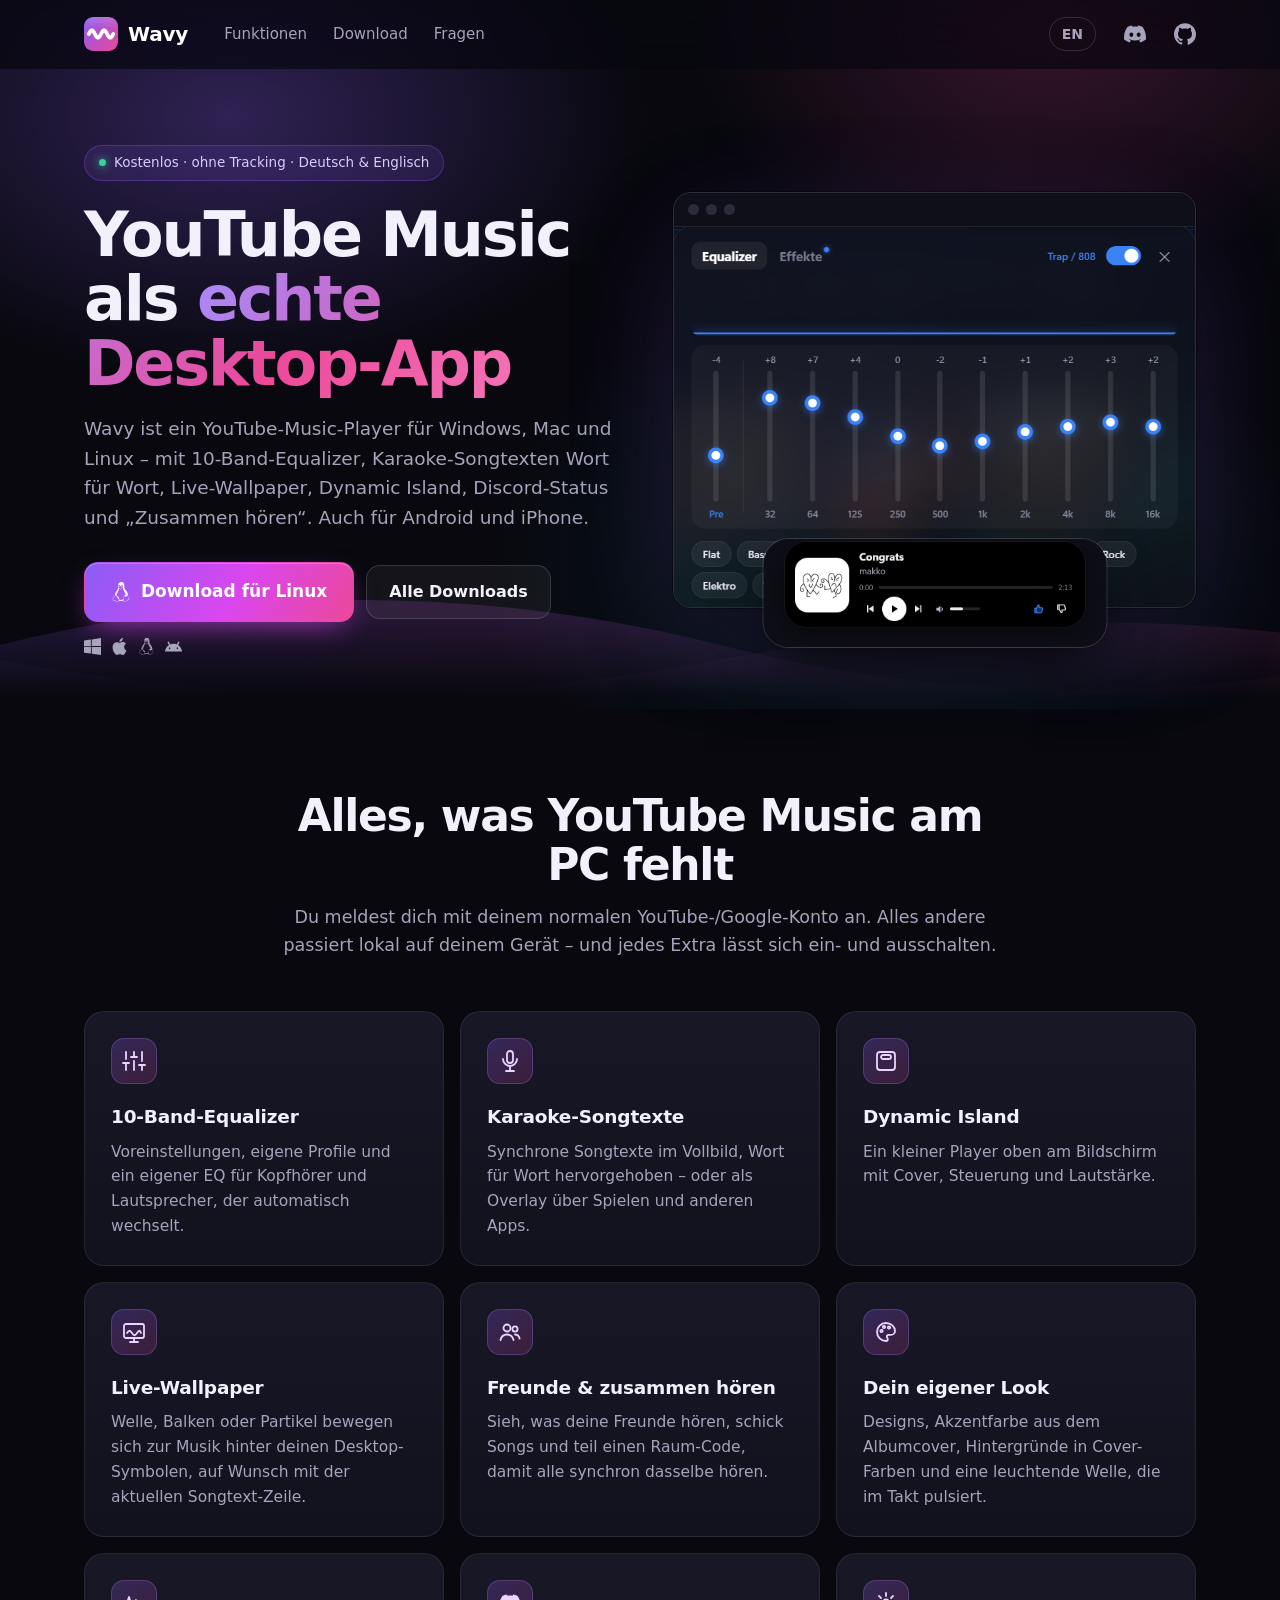
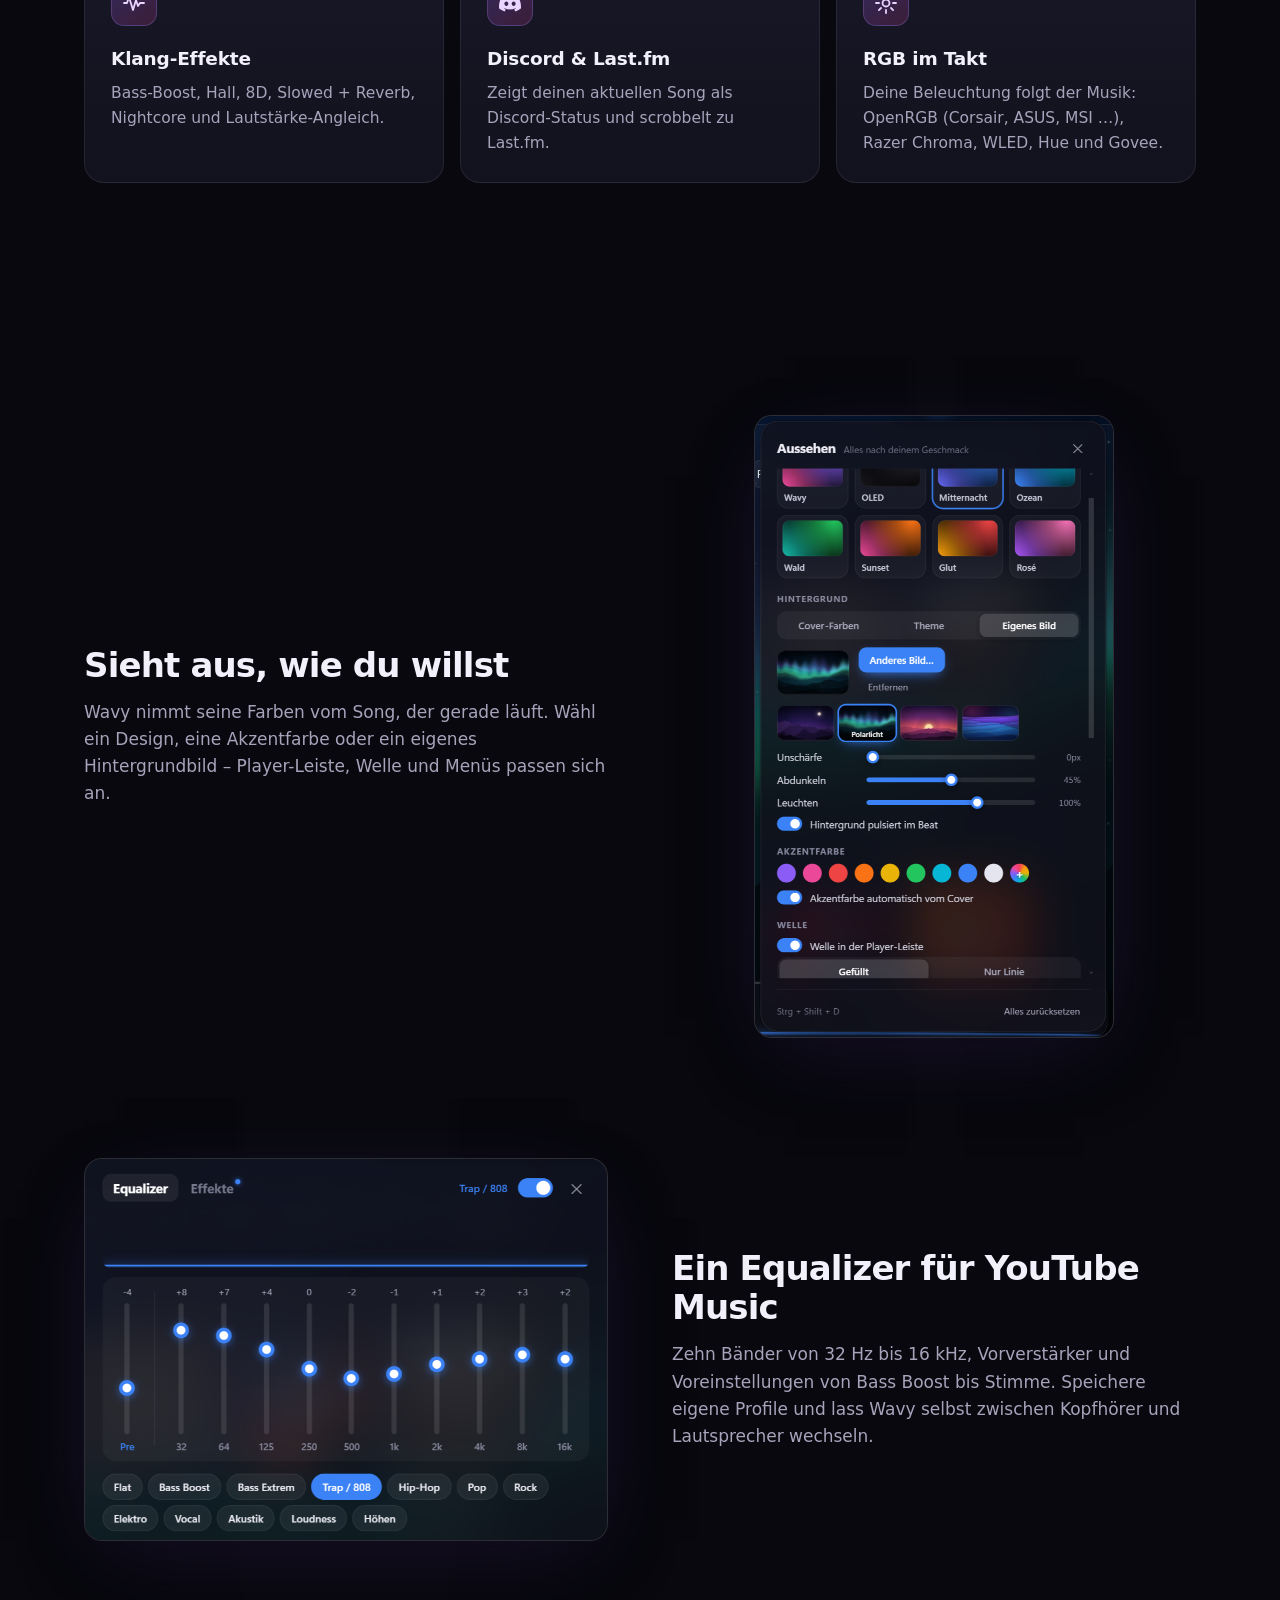
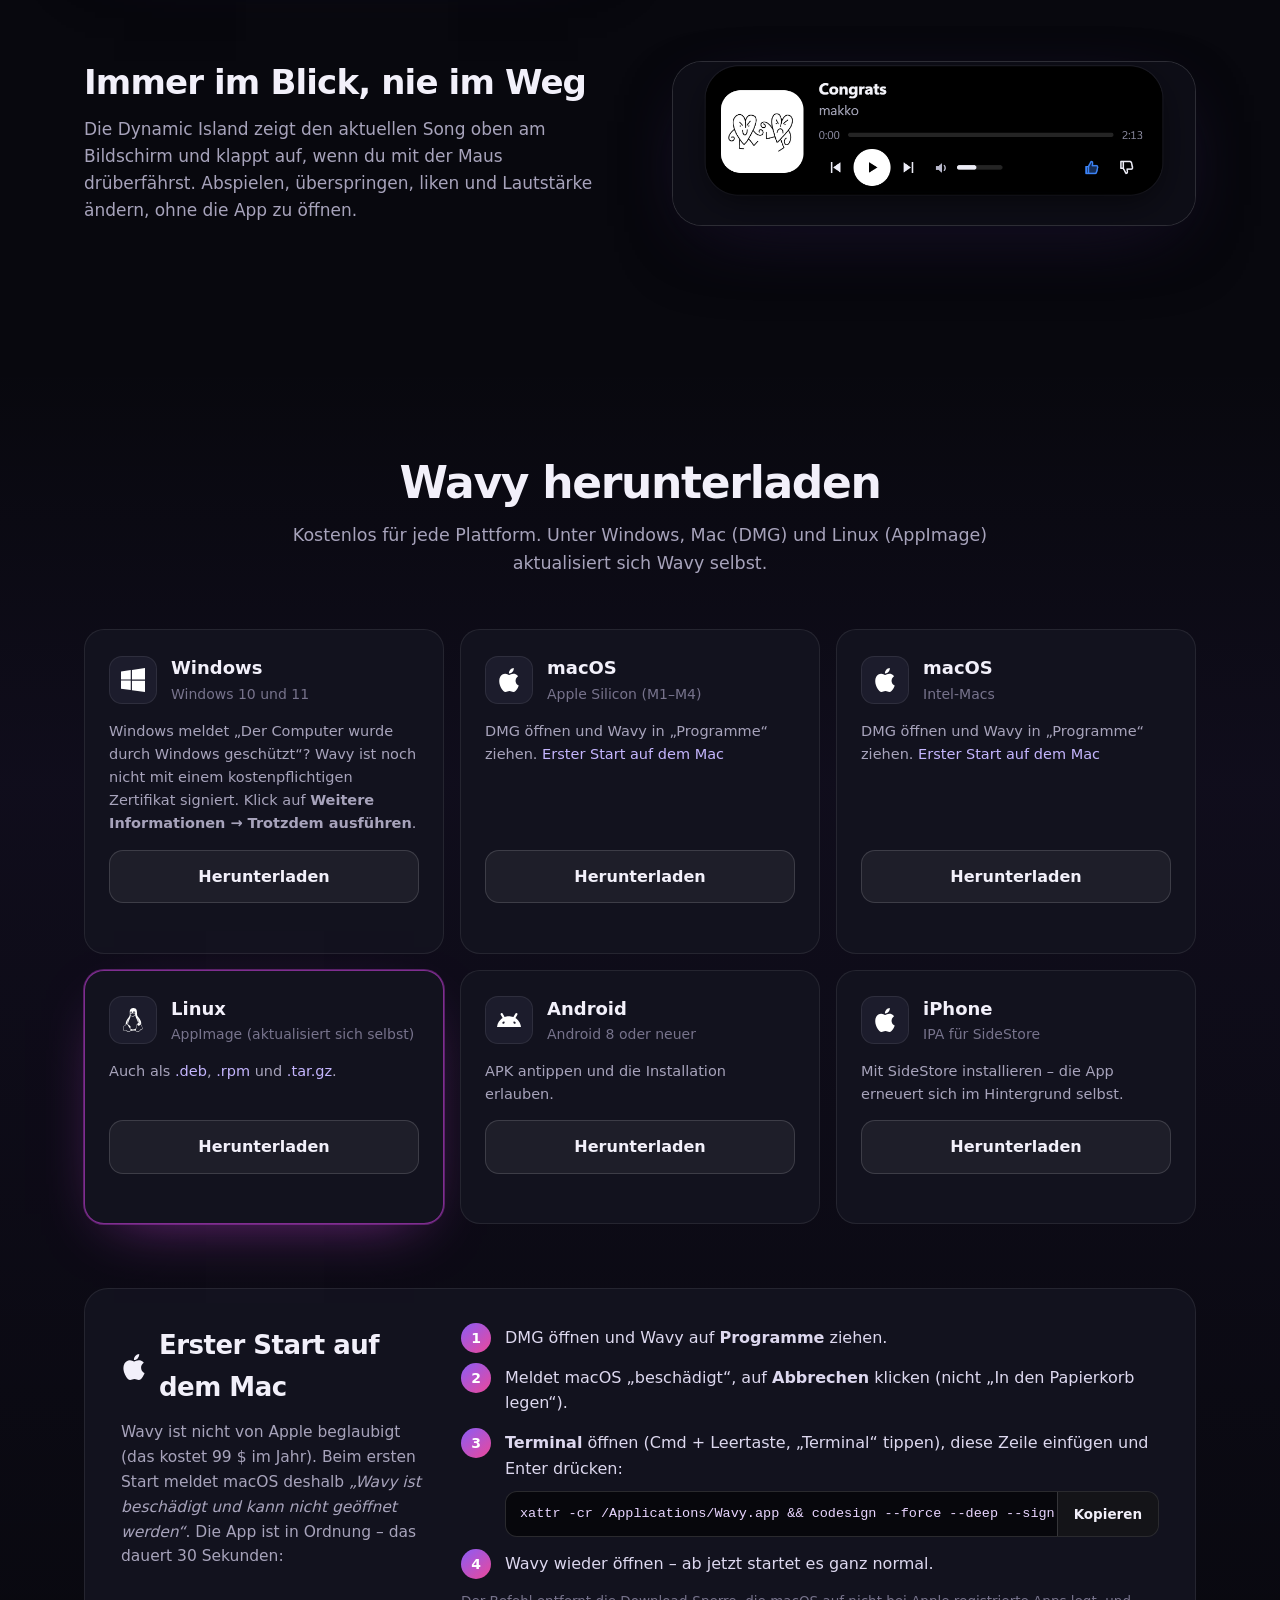
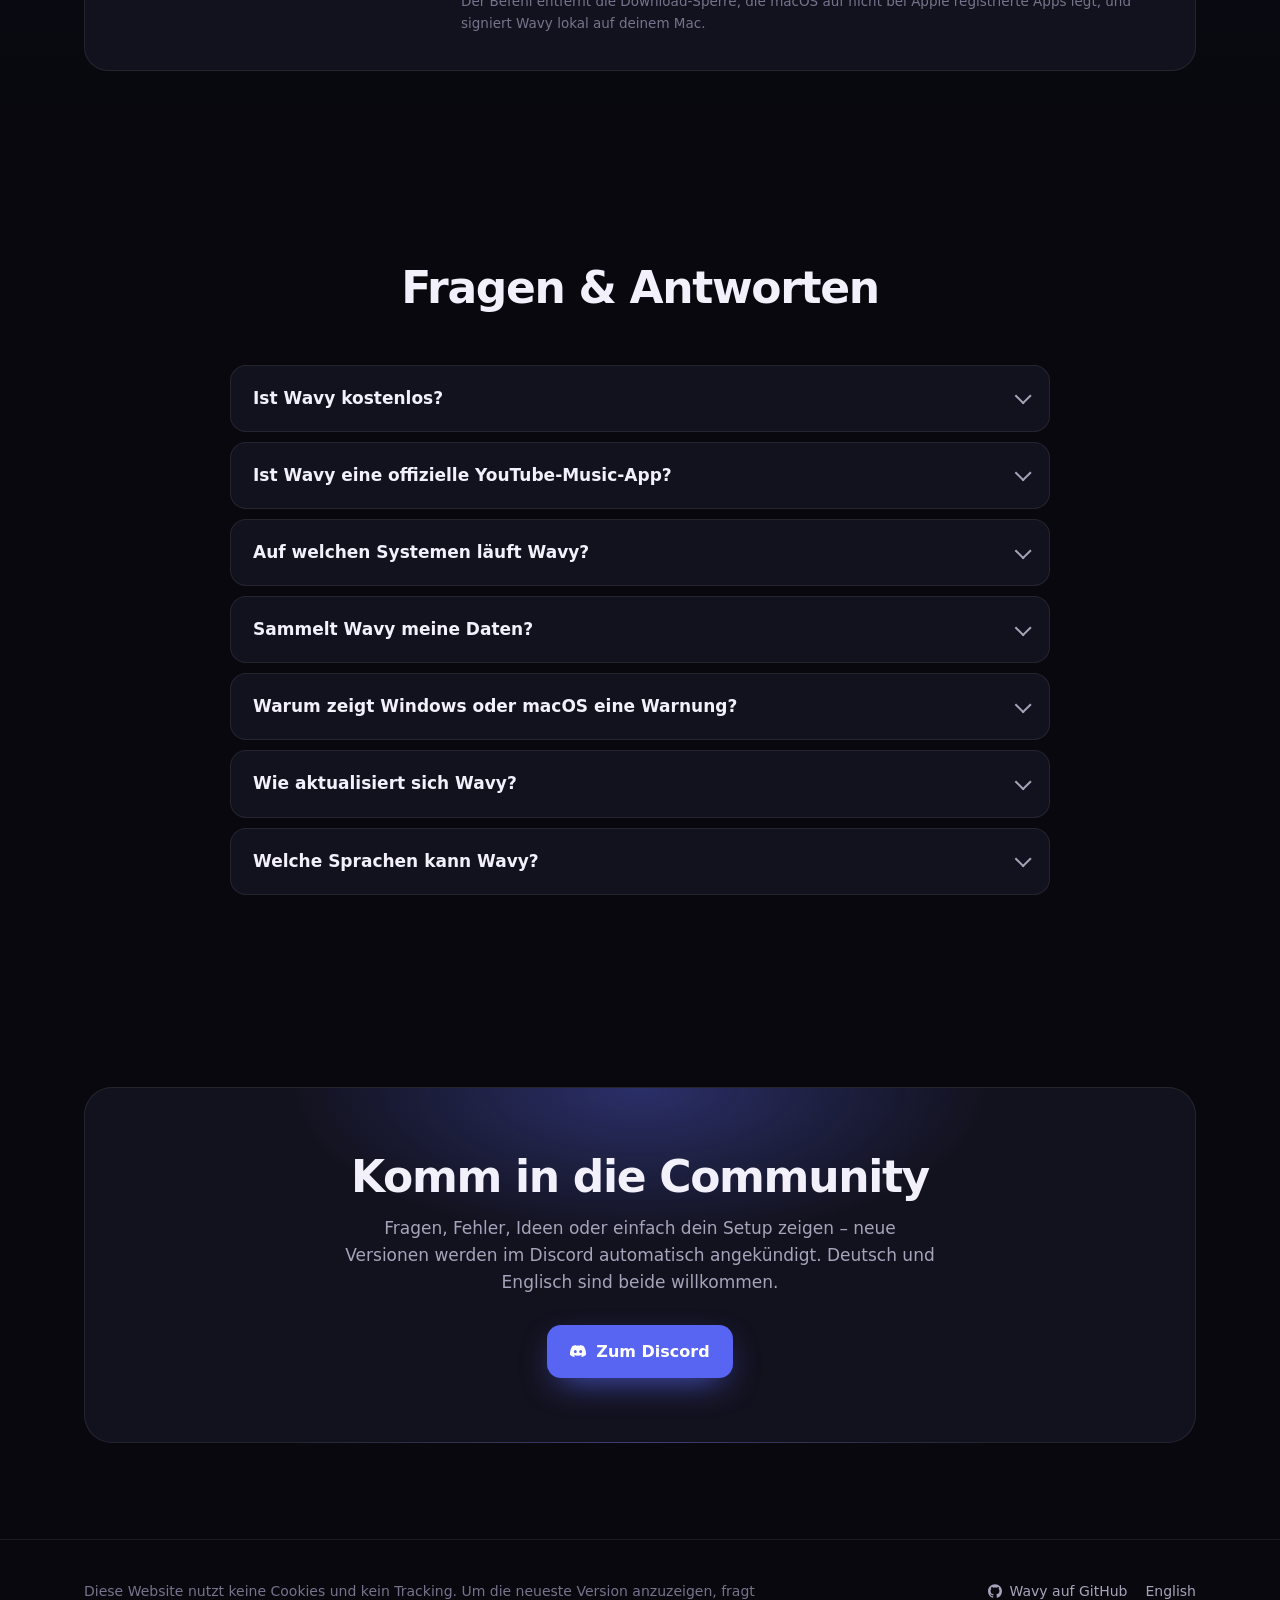
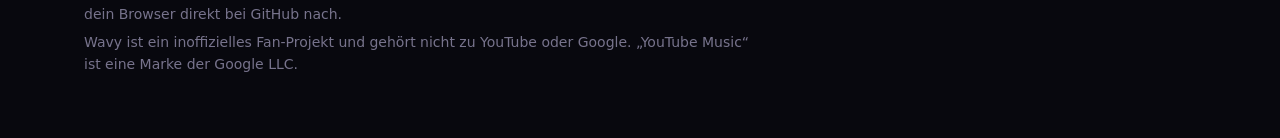
==== de/index.html @ 97854632 "Website aktualisieren" ====
<!doctype html>
<html lang="de" class="no-js">
<head>
<meta charset="utf-8">
<meta name="viewport" content="width=device-width, initial-scale=1">
<title>Wavy – YouTube Music als App für Windows, Mac &amp; Linux</title>
<meta name="description" content="Wavy ist eine kostenlose YouTube-Music-App für Windows, macOS, Linux, Android und iPhone – mit Equalizer, Karaoke-Songtexten, Live-Wallpaper, Dynamic Island, Discord-Status und gemeinsam hören mit Freunden.">
<link rel="canonical" href="https://jedplayyt.github.io/wavy/de/">
<link rel="alternate" hreflang="en" href="https://jedplayyt.github.io/wavy/">
<link rel="alternate" hreflang="de" href="https://jedplayyt.github.io/wavy/de/">
<link rel="alternate" hreflang="x-default" href="https://jedplayyt.github.io/wavy/">
<meta name="theme-color" content="#08080e">
<meta name="color-scheme" content="dark">
<link rel="icon" type="image/png" href="../assets/img/logo.png">
<link rel="apple-touch-icon" href="../assets/img/logo.png">
<meta property="og:type" content="website">
<meta property="og:site_name" content="Wavy">
<meta property="og:title" content="Wavy – YouTube Music als App für Windows, Mac &amp; Linux">
<meta property="og:description" content="Wavy ist eine kostenlose YouTube-Music-App für Windows, macOS, Linux, Android und iPhone – mit Equalizer, Karaoke-Songtexten, Live-Wallpaper, Dynamic Island, Discord-Status und gemeinsam hören mit Freunden.">
<meta property="og:url" content="https://jedplayyt.github.io/wavy/de/">
<meta property="og:image" content="https://jedplayyt.github.io/wavy/assets/img/og-de.png">
<meta property="og:image:width" content="1200">
<meta property="og:image:height" content="630">
<meta property="og:image:alt" content="Wavy – YouTube Music als Desktop-App">
<meta property="og:locale" content="de_DE">
<meta name="twitter:card" content="summary_large_image">
<link rel="stylesheet" href="../style.css">
<script type="application/ld+json">[{"@context":"https://schema.org","@type":"SoftwareApplication","name":"Wavy","description":"Wavy ist eine kostenlose YouTube-Music-App für Windows, macOS, Linux, Android und iPhone – mit Equalizer, Karaoke-Songtexten, Live-Wallpaper, Dynamic Island, Discord-Status und gemeinsam hören mit Freunden.","url":"https://jedplayyt.github.io/wavy/de/","applicationCategory":"MultimediaApplication","applicationSubCategory":"Music player","operatingSystem":"Windows 10, Windows 11, macOS, Linux, Android, iOS","inLanguage":["en","de"],"offers":{"@type":"Offer","price":"0","priceCurrency":"EUR"},"downloadUrl":"https://github.com/JedPlayYT/wavy/releases/latest","image":"https://jedplayyt.github.io/wavy/assets/img/logo.png","screenshot":["https://jedplayyt.github.io/wavy/assets/img/eq.png","https://jedplayyt.github.io/wavy/assets/img/look.png","https://jedplayyt.github.io/wavy/assets/img/island.png"],"sameAs":["https://github.com/JedPlayYT/wavy","https://discord.gg/sMkQURNqbX"]},{"@context":"https://schema.org","@type":"FAQPage","mainEntity":[{"@type":"Question","name":"Ist Wavy kostenlos?","acceptedAnswer":{"@type":"Answer","text":"Ja. Wavy ist auf jeder Plattform kostenlos, ohne Werbung von Wavy und ohne Abo. Du meldest dich mit deinem normalen YouTube-/Google-Konto an."}},{"@type":"Question","name":"Ist Wavy eine offizielle YouTube-Music-App?","acceptedAnswer":{"@type":"Answer","text":"Nein. Wavy ist ein inoffizielles Fan-Projekt und gehört nicht zu YouTube oder Google. Es zeigt die normale YouTube-Music-Webseite in einem eigenen Fenster und ergänzt Funktionen."}},{"@type":"Question","name":"Auf welchen Systemen läuft Wavy?","acceptedAnswer":{"@type":"Answer","text":"Windows 10 und 11, macOS (Apple Silicon und Intel), Linux (AppImage, .deb, .rpm, .tar.gz), Android ab Version 8 und iPhone über SideStore."}},{"@type":"Question","name":"Sammelt Wavy meine Daten?","acceptedAnswer":{"@type":"Answer","text":"Nein. Es gibt kein Tracking und keine Werbe-IDs. Einstellungen, Statistik und Verlauf bleiben auf deinem Gerät. Wavy verbindet sich nur mit YouTube Music und mit Diensten, die du selbst einschaltest, etwa Songtexte, Last.fm, Discord oder Freunde."}},{"@type":"Question","name":"Warum zeigt Windows oder macOS eine Warnung?","acceptedAnswer":{"@type":"Answer","text":"Wavy ist nicht mit einem kostenpflichtigen Zertifikat signiert (Windows) und nicht von Apple beglaubigt (Mac). Unter Windows auf „Weitere Informationen → Trotzdem ausführen“ klicken, auf dem Mac der kurzen Anleitung oben folgen. Jede Version wird außerdem bei VirusTotal geprüft – die Ergebnisse stehen auf der Release-Seite."}},{"@type":"Question","name":"Wie aktualisiert sich Wavy?","acceptedAnswer":{"@type":"Answer","text":"Wavy sucht beim Start und alle paar Stunden nach einer neuen Version. Klick auf „Jetzt aktualisieren“, Wavy startet neu und deine Einstellungen bleiben genau so, wie sie sind."}},{"@type":"Question","name":"Welche Sprachen kann Wavy?","acceptedAnswer":{"@type":"Answer","text":"Deutsch und Englisch. Wavy richtet sich nach deiner Systemsprache, umstellen kannst du sie in den Einstellungen."}}]}]</script>
</head>
<body>
<svg width="0" height="0" style="position:absolute" aria-hidden="true"><symbol id="b-android" viewBox="0 0 24 24"><path d="M18.4395 5.5586c-.675 1.1664-1.352 2.3318-2.0274 3.498-.0366-.0155-.0742-.0286-.1113-.043-1.8249-.6957-3.484-.8-4.42-.787-1.8551.0185-3.3544.4643-4.2597.8203-.084-.1494-1.7526-3.021-2.0215-3.4864a1.1451 1.1451 0 0 0-.1406-.1914c-.3312-.364-.9054-.4859-1.379-.203-.475.282-.7136.9361-.3886 1.5019 1.9466 3.3696-.0966-.2158 1.9473 3.3593.0172.031-.4946.2642-1.3926 1.0177C2.8987 12.176.452 14.772 0 18.9902h24c-.119-1.1108-.3686-2.099-.7461-3.0683-.7438-1.9118-1.8435-3.2928-2.7402-4.1836a12.1048 12.1048 0 0 0-2.1309-1.6875c.6594-1.122 1.312-2.2559 1.9649-3.3848.2077-.3615.1886-.7956-.0079-1.1191a1.1001 1.1001 0 0 0-.8515-.5332c-.5225-.0536-.9392.3128-1.0488.5449zm-.0391 8.461c.3944.5926.324 1.3306-.1563 1.6503-.4799.3197-1.188.0985-1.582-.4941-.3944-.5927-.324-1.3307.1563-1.6504.4727-.315 1.1812-.1086 1.582.4941zM7.207 13.5273c.4803.3197.5506 1.0577.1563 1.6504-.394.5926-1.1038.8138-1.584.4941-.48-.3197-.5503-1.0577-.1563-1.6504.4008-.6021 1.1087-.8106 1.584-.4941z"/></symbol><symbol id="b-apple" viewBox="0 0 24 24"><path d="M12.152 6.896c-.948 0-2.415-1.078-3.96-1.04-2.04.027-3.91 1.183-4.961 3.014-2.117 3.675-.546 9.103 1.519 12.09 1.013 1.454 2.208 3.09 3.792 3.039 1.52-.065 2.09-.987 3.935-.987 1.831 0 2.35.987 3.96.948 1.637-.026 2.676-1.48 3.676-2.948 1.156-1.688 1.636-3.325 1.662-3.415-.039-.013-3.182-1.221-3.22-4.857-.026-3.04 2.48-4.494 2.597-4.559-1.429-2.09-3.623-2.324-4.39-2.376-2-.156-3.675 1.09-4.61 1.09zM15.53 3.83c.843-1.012 1.4-2.427 1.245-3.83-1.207.052-2.662.805-3.532 1.818-.78.896-1.454 2.338-1.273 3.714 1.338.104 2.715-.688 3.559-1.701"/></symbol><symbol id="b-discord" viewBox="0 0 24 24"><path d="M20.317 4.3698a19.7913 19.7913 0 00-4.8851-1.5152.0741.0741 0 00-.0785.0371c-.211.3753-.4447.8648-.6083 1.2495-1.8447-.2762-3.68-.2762-5.4868 0-.1636-.3933-.4058-.8742-.6177-1.2495a.077.077 0 00-.0785-.037 19.7363 19.7363 0 00-4.8852 1.515.0699.0699 0 00-.0321.0277C.5334 9.0458-.319 13.5799.0992 18.0578a.0824.0824 0 00.0312.0561c2.0528 1.5076 4.0413 2.4228 5.9929 3.0294a.0777.0777 0 00.0842-.0276c.4616-.6304.8731-1.2952 1.226-1.9942a.076.076 0 00-.0416-.1057c-.6528-.2476-1.2743-.5495-1.8722-.8923a.077.077 0 01-.0076-.1277c.1258-.0943.2517-.1923.3718-.2914a.0743.0743 0 01.0776-.0105c3.9278 1.7933 8.18 1.7933 12.0614 0a.0739.0739 0 01.0785.0095c.1202.099.246.1981.3728.2924a.077.077 0 01-.0066.1276 12.2986 12.2986 0 01-1.873.8914.0766.0766 0 00-.0407.1067c.3604.698.7719 1.3628 1.225 1.9932a.076.076 0 00.0842.0286c1.961-.6067 3.9495-1.5219 6.0023-3.0294a.077.077 0 00.0313-.0552c.5004-5.177-.8382-9.6739-3.5485-13.6604a.061.061 0 00-.0312-.0286zM8.02 15.3312c-1.1825 0-2.1569-1.0857-2.1569-2.419 0-1.3332.9555-2.4189 2.157-2.4189 1.2108 0 2.1757 1.0952 2.1568 2.419 0 1.3332-.9555 2.4189-2.1569 2.4189zm7.9748 0c-1.1825 0-2.1569-1.0857-2.1569-2.419 0-1.3332.9554-2.4189 2.1569-2.4189 1.2108 0 2.1757 1.0952 2.1568 2.419 0 1.3332-.946 2.4189-2.1568 2.4189Z"/></symbol><symbol id="b-github" viewBox="0 0 24 24"><path d="M12 .297c-6.63 0-12 5.373-12 12 0 5.303 3.438 9.8 8.205 11.385.6.113.82-.258.82-.577 0-.285-.01-1.04-.015-2.04-3.338.724-4.042-1.61-4.042-1.61C4.422 18.07 3.633 17.7 3.633 17.7c-1.087-.744.084-.729.084-.729 1.205.084 1.838 1.236 1.838 1.236 1.07 1.835 2.809 1.305 3.495.998.108-.776.417-1.305.76-1.605-2.665-.3-5.466-1.332-5.466-5.93 0-1.31.465-2.38 1.235-3.22-.135-.303-.54-1.523.105-3.176 0 0 1.005-.322 3.3 1.23.96-.267 1.98-.399 3-.405 1.02.006 2.04.138 3 .405 2.28-1.552 3.285-1.23 3.285-1.23.645 1.653.24 2.873.12 3.176.765.84 1.23 1.91 1.23 3.22 0 4.61-2.805 5.625-5.475 5.92.42.36.81 1.096.81 2.22 0 1.606-.015 2.896-.015 3.286 0 .315.21.69.825.57C20.565 22.092 24 17.592 24 12.297c0-6.627-5.373-12-12-12"/></symbol><symbol id="b-linux" viewBox="0 0 24 24"><path d="M12.504 0c-.155 0-.315.008-.48.021-4.226.333-3.105 4.807-3.17 6.298-.076 1.092-.3 1.953-1.05 3.02-.885 1.051-2.127 2.75-2.716 4.521-.278.832-.41 1.684-.287 2.489a.424.424 0 00-.11.135c-.26.268-.45.6-.663.839-.199.199-.485.267-.797.4-.313.136-.658.269-.864.68-.09.189-.136.394-.132.602 0 .199.027.4.055.536.058.399.116.728.04.97-.249.68-.28 1.145-.106 1.484.174.334.535.47.94.601.81.2 1.91.135 2.774.6.926.466 1.866.67 2.616.47.526-.116.97-.464 1.208-.946.587-.003 1.23-.269 2.26-.334.699-.058 1.574.267 2.577.2.025.134.063.198.114.333l.003.003c.391.778 1.113 1.132 1.884 1.071.771-.06 1.592-.536 2.257-1.306.631-.765 1.683-1.084 2.378-1.503.348-.199.629-.469.649-.853.023-.4-.2-.811-.714-1.376v-.097l-.003-.003c-.17-.2-.25-.535-.338-.926-.085-.401-.182-.786-.492-1.046h-.003c-.059-.054-.123-.067-.188-.135a.357.357 0 00-.19-.064c.431-1.278.264-2.55-.173-3.694-.533-1.41-1.465-2.638-2.175-3.483-.796-1.005-1.576-1.957-1.56-3.368.026-2.152.236-6.133-3.544-6.139zm.529 3.405h.013c.213 0 .396.062.584.198.19.135.33.332.438.533.105.259.158.459.166.724 0-.02.006-.04.006-.06v.105a.086.086 0 01-.004-.021l-.004-.024a1.807 1.807 0 01-.15.706.953.953 0 01-.213.335.71.71 0 00-.088-.042c-.104-.045-.198-.064-.284-.133a1.312 1.312 0 00-.22-.066c.05-.06.146-.133.183-.198.053-.128.082-.264.088-.402v-.02a1.21 1.21 0 00-.061-.4c-.045-.134-.101-.2-.183-.333-.084-.066-.167-.132-.267-.132h-.016c-.093 0-.176.03-.262.132a.8.8 0 00-.205.334 1.18 1.18 0 00-.09.4v.019c.002.089.008.179.02.267-.193-.067-.438-.135-.607-.202a1.635 1.635 0 01-.018-.2v-.02a1.772 1.772 0 01.15-.768c.082-.22.232-.406.43-.533a.985.985 0 01.594-.2zm-2.962.059h.036c.142 0 .27.048.399.135.146.129.264.288.344.465.09.199.14.4.153.667v.004c.007.134.006.2-.002.266v.08c-.03.007-.056.018-.083.024-.152.055-.274.135-.393.2.012-.09.013-.18.003-.267v-.015c-.012-.133-.04-.2-.082-.333a.613.613 0 00-.166-.267.248.248 0 00-.183-.064h-.021c-.071.006-.13.04-.186.132a.552.552 0 00-.12.27.944.944 0 00-.023.33v.015c.012.135.037.2.08.334.046.134.098.2.166.268.01.009.02.018.034.024-.07.057-.117.07-.176.136a.304.304 0 01-.131.068 2.62 2.62 0 01-.275-.402 1.772 1.772 0 01-.155-.667 1.759 1.759 0 01.08-.668 1.43 1.43 0 01.283-.535c.128-.133.26-.2.418-.2zm1.37 1.706c.332 0 .733.065 1.216.399.293.2.523.269 1.052.468h.003c.255.136.405.266.478.399v-.131a.571.571 0 01.016.47c-.123.31-.516.643-1.063.842v.002c-.268.135-.501.333-.775.465-.276.135-.588.292-1.012.267a1.139 1.139 0 01-.448-.067 3.566 3.566 0 01-.322-.198c-.195-.135-.363-.332-.612-.465v-.005h-.005c-.4-.246-.616-.512-.686-.71-.07-.268-.005-.47.193-.6.224-.135.38-.271.483-.336.104-.074.143-.102.176-.131h.002v-.003c.169-.202.436-.47.839-.601.139-.036.294-.065.466-.065zm2.8 2.142c.358 1.417 1.196 3.475 1.735 4.473.286.534.855 1.659 1.102 3.024.156-.005.33.018.513.064.646-1.671-.546-3.467-1.089-3.966-.22-.2-.232-.335-.123-.335.59.534 1.365 1.572 1.646 2.757.13.535.16 1.104.021 1.67.067.028.135.06.205.067 1.032.534 1.413.938 1.23 1.537v-.043c-.06-.003-.12 0-.18 0h-.016c.151-.467-.182-.825-1.065-1.224-.915-.4-1.646-.336-1.77.465-.008.043-.013.066-.018.135-.068.023-.139.053-.209.064-.43.268-.662.669-.793 1.187-.13.533-.17 1.156-.205 1.869v.003c-.02.334-.17.838-.319 1.35-1.5 1.072-3.58 1.538-5.348.334a2.645 2.645 0 00-.402-.533 1.45 1.45 0 00-.275-.333c.182 0 .338-.03.465-.067a.615.615 0 00.314-.334c.108-.267 0-.697-.345-1.163-.345-.467-.931-.995-1.788-1.521-.63-.4-.986-.87-1.15-1.396-.165-.534-.143-1.085-.015-1.645.245-1.07.873-2.11 1.274-2.763.107-.065.037.135-.408.974-.396.751-1.14 2.497-.122 3.854a8.123 8.123 0 01.647-2.876c.564-1.278 1.743-3.504 1.836-5.268.048.036.217.135.289.202.218.133.38.333.59.465.21.201.477.335.876.335.039.003.075.006.11.006.412 0 .73-.134.997-.268.29-.134.52-.334.74-.4h.005c.467-.135.835-.402 1.044-.7zm2.185 8.958c.037.6.343 1.245.882 1.377.588.134 1.434-.333 1.791-.765l.211-.01c.315-.007.577.01.847.268l.003.003c.208.199.305.53.391.876.085.4.154.78.409 1.066.486.527.645.906.636 1.14l.003-.007v.018l-.003-.012c-.015.262-.185.396-.498.595-.63.401-1.746.712-2.457 1.57-.618.737-1.37 1.14-2.036 1.191-.664.053-1.237-.2-1.574-.898l-.005-.003c-.21-.4-.12-1.025.056-1.69.176-.668.428-1.344.463-1.897.037-.714.076-1.335.195-1.814.12-.465.308-.797.641-.984l.045-.022zm-10.814.049h.01c.053 0 .105.005.157.014.376.055.706.333 1.023.752l.91 1.664.003.003c.243.533.754 1.064 1.189 1.637.434.598.77 1.131.729 1.57v.006c-.057.744-.48 1.148-1.125 1.294-.645.135-1.52.002-2.395-.464-.968-.536-2.118-.469-2.857-.602-.369-.066-.61-.2-.723-.4-.11-.2-.113-.602.123-1.23v-.004l.002-.003c.117-.334.03-.752-.027-1.118-.055-.401-.083-.71.043-.94.16-.334.396-.4.69-.533.294-.135.64-.202.915-.47h.002v-.002c.256-.268.445-.601.668-.838.19-.201.38-.336.663-.336zm7.159-9.074c-.435.201-.945.535-1.488.535-.542 0-.97-.267-1.28-.466-.154-.134-.28-.268-.373-.335-.164-.134-.144-.333-.074-.333.109.016.129.134.199.2.096.066.215.2.36.333.292.2.68.467 1.167.467.485 0 1.053-.267 1.398-.466.195-.135.445-.334.648-.467.156-.136.149-.267.279-.267.128.016.034.134-.147.332a8.097 8.097 0 01-.69.468zm-1.082-1.583V5.64c-.006-.02.013-.042.029-.05.074-.043.18-.027.26.004.063 0 .16.067.15.135-.006.049-.085.066-.135.066-.055 0-.092-.043-.141-.068-.052-.018-.146-.008-.163-.065zm-.551 0c-.02.058-.113.049-.166.066-.047.025-.086.068-.14.068-.05 0-.13-.02-.136-.068-.01-.066.088-.133.15-.133.08-.031.184-.047.259-.005.019.009.036.03.03.05v.02h.003z"/></symbol><symbol id="b-windows" viewBox="0 0 24 24"><path d="M0 3.45 9.75 2.1v9.45H0zm10.95-1.5L24 0v11.4H10.95zM0 12.6h9.75v9.45L0 20.7zm10.95.15H24V24l-13.05-1.8z"/></symbol></svg>
<a class="skip" href="#main">Skip to content</a>
<header>
  <div class="wrap bar">
    <a class="brand" href="../"><img src="../assets/img/logo.png" alt="" width="34" height="34">Wavy</a>
    <nav class="links" aria-label="Main"><a href="#features">Funktionen</a><a href="#download">Download</a><a href="#faq">Fragen</a></nav>
    <span class="sp"></span>
    <a class="lang" href="../" hreflang="en" lang="en" title="English">EN</a>
    <a class="iconlink" href="https://discord.gg/sMkQURNqbX" aria-label="Discord" rel="noopener"><svg class="i" aria-hidden="true"><use href="#b-discord"/></svg></a>
    <a class="iconlink" href="https://github.com/JedPlayYT/wavy" aria-label="GitHub" rel="noopener"><svg class="i" aria-hidden="true"><use href="#b-github"/></svg></a>
    <a class="btn primary small" href="#download">Download</a>
  </div>
</header>
<main id="main">
<section class="hero">
  <div class="wrap hero-grid">
    <div>
      <span class="kicker">Kostenlos · ohne Tracking · Deutsch & Englisch</span>
      <h1>YouTube Music als <span class="grad">echte Desktop-App</span></h1>
      <p class="lead">Wavy ist ein YouTube-Music-Player für Windows, Mac und Linux – mit 10-Band-Equalizer, Karaoke-Songtexten Wort für Wort, Live-Wallpaper, Dynamic Island, Discord-Status und „Zusammen hören“. Auch für Android und iPhone.</p>
      <div class="cta">
        <a class="btn primary" id="hero-dl" href="#download"><svg class="i" aria-hidden="true"><use href="#b-windows"/></svg><span>Wavy herunterladen</span></a>
        <a class="btn ghost" href="#download">Alle Downloads</a>
      </div>
      <div class="meta"><span class="os" aria-label="Windows, macOS, Linux, Android, iPhone"><svg class="i" aria-hidden="true"><use href="#b-windows"/></svg><svg class="i" aria-hidden="true"><use href="#b-apple"/></svg><svg class="i" aria-hidden="true"><use href="#b-linux"/></svg><svg class="i" aria-hidden="true"><use href="#b-android"/></svg></span><span hidden>Version <b data-version></b></span></div>
    </div>
    <div class="shot">
      <div class="win"><div class="tb"><i></i><i></i><i></i></div><img src="../assets/img/eq.png" alt="Equalizer von Wavy mit zehn Bändern" width="897" height="654" fetchpriority="high"></div>
      <div class="island"><img src="../assets/img/island.png" alt="Dynamic Island von Wavy mit Song-Steuerung" width="960" height="300"></div>
    </div>
  </div>
  <svg class="wave" viewBox="0 0 2880 140" preserveAspectRatio="none" aria-hidden="true">
    <defs><linearGradient id="wg" x1="0" x2="1"><stop offset="0" stop-color="#8b5cf6"/><stop offset=".5" stop-color="#ec4899"/><stop offset="1" stop-color="#22d3ee"/></linearGradient></defs>
    <path fill="url(#wg)" opacity=".35" d="M0 80 C240 20 480 20 720 80 S1200 140 1440 80 1920 20 2160 80 2640 140 2880 80 V140 H0Z"/>
    <path fill="url(#wg)" opacity=".25" d="M0 95 C240 140 480 140 720 95 S1200 40 1440 95 1920 140 2160 95 2640 40 2880 95 V140 H0Z"/>
  </svg>
</section>

<section id="features">
  <div class="wrap">
    <div class="head rv"><h2>Alles, was YouTube Music am PC fehlt</h2><p>Du meldest dich mit deinem normalen YouTube-/Google-Konto an. Alles andere passiert lokal auf deinem Gerät – und jedes Extra lässt sich ein- und ausschalten.</p></div>
    <div class="features">
      <article class="feat rv"><div class="ic"><svg viewBox="0 0 24 24" aria-hidden="true"><path d="M4 21v-7M4 10V3M12 21v-9M12 8V3M20 21v-5M20 12V3M1 14h6M9 8h6M17 16h6"/></svg></div><h3>10-Band-Equalizer</h3><p>Voreinstellungen, eigene Profile und ein eigener EQ für Kopfhörer und Lautsprecher, der automatisch wechselt.</p></article>
      <article class="feat rv"><div class="ic"><svg viewBox="0 0 24 24" aria-hidden="true"><rect x="9" y="2" width="6" height="12" rx="3"/><path d="M5 10a7 7 0 0 0 14 0M12 17v5M8 22h8"/></svg></div><h3>Karaoke-Songtexte</h3><p>Synchrone Songtexte im Vollbild, Wort für Wort hervorgehoben – oder als Overlay über Spielen und anderen Apps.</p></article>
      <article class="feat rv"><div class="ic"><svg viewBox="0 0 24 24" aria-hidden="true"><rect x="3" y="3" width="18" height="18" rx="3"/><rect x="7" y="6" width="10" height="4" rx="2"/></svg></div><h3>Dynamic Island</h3><p>Ein kleiner Player oben am Bildschirm mit Cover, Steuerung und Lautstärke.</p></article>
      <article class="feat rv"><div class="ic"><svg viewBox="0 0 24 24" aria-hidden="true"><rect x="2" y="4" width="20" height="14" rx="2"/><path d="M8 22h8M12 18v4M5 13c2-3 3-3 5 0s3 3 5 0 3-3 4 0"/></svg></div><h3>Live-Wallpaper</h3><p>Welle, Balken oder Partikel bewegen sich zur Musik hinter deinen Desktop-Symbolen, auf Wunsch mit der aktuellen Songtext-Zeile.</p></article>
      <article class="feat rv"><div class="ic"><svg viewBox="0 0 24 24" aria-hidden="true"><circle cx="9" cy="8" r="3.5"/><path d="M2.5 20c.8-3.4 3.4-5.5 6.5-5.5s5.7 2.1 6.5 5.5"/><circle cx="17" cy="9" r="2.6"/><path d="M17 14.5c2.3 0 4 1.5 4.6 4"/></svg></div><h3>Freunde & zusammen hören</h3><p>Sieh, was deine Freunde hören, schick Songs und teil einen Raum-Code, damit alle synchron dasselbe hören.</p></article>
      <article class="feat rv"><div class="ic"><svg viewBox="0 0 24 24" aria-hidden="true"><path d="M12 3a9 9 0 1 0 0 18c1.2 0 1.8-.8 1.8-1.7 0-1.3-1-1.6-1-2.8 0-1 .8-1.6 1.8-1.6H17a4 4 0 0 0 4-4C21 6.6 17 3 12 3Z"/><circle cx="7.5" cy="11" r="1.2"/><circle cx="10" cy="7" r="1.2"/><circle cx="15" cy="7.5" r="1.2"/></svg></div><h3>Dein eigener Look</h3><p>Designs, Akzentfarbe aus dem Albumcover, Hintergründe in Cover-Farben und eine leuchtende Welle, die im Takt pulsiert.</p></article>
      <article class="feat rv"><div class="ic"><svg viewBox="0 0 24 24" aria-hidden="true"><path d="M2 12h3l2-6 4 13 3-10 2 6 2-3h4"/></svg></div><h3>Klang-Effekte</h3><p>Bass-Boost, Hall, 8D, Slowed + Reverb, Nightcore und Lautstärke-Angleich.</p></article>
      <article class="feat rv"><div class="ic"><svg class="i" aria-hidden="true"><use href="#b-discord"/></svg></div><h3>Discord & Last.fm</h3><p>Zeigt deinen aktuellen Song als Discord-Status und scrobbelt zu Last.fm.</p></article>
      <article class="feat rv"><div class="ic"><svg viewBox="0 0 24 24" aria-hidden="true"><circle cx="12" cy="12" r="3.5"/><path d="M12 2v3M12 19v3M4.9 4.9l2.1 2.1M17 17l2.1 2.1M2 12h3M19 12h3M4.9 19.1 7 17M17 7l2.1-2.1"/></svg></div><h3>RGB im Takt</h3><p>Deine Beleuchtung folgt der Musik: OpenRGB (Corsair, ASUS, MSI …), Razer Chroma, WLED, Hue und Govee.</p></article>
    </div>
  </div>
</section>

<section>
  <div class="wrap">
    <div class="show rv"><div class="txt"><h3>Sieht aus, wie du willst</h3><p>Wavy nimmt seine Farben vom Song, der gerade läuft. Wähl ein Design, eine Akzentfarbe oder ein eigenes Hintergrundbild – Player-Leiste, Welle und Menüs passen sich an.</p></div><div class="pic tall"><img src="../assets/img/look.png" alt="Darstellungs-Einstellungen von Wavy" width="684" height="1188" loading="lazy"></div></div>
    <div class="show rev rv"><div class="txt"><h3>Ein Equalizer für YouTube Music</h3><p>Zehn Bänder von 32 Hz bis 16 kHz, Vorverstärker und Voreinstellungen von Bass Boost bis Stimme. Speichere eigene Profile und lass Wavy selbst zwischen Kopfhörer und Lautsprecher wechseln.</p></div><div class="pic"><img src="../assets/img/eq.png" alt="Equalizer von Wavy mit zehn Bändern" width="897" height="654" loading="lazy"></div></div>
    <div class="show rv"><div class="txt"><h3>Immer im Blick, nie im Weg</h3><p>Die Dynamic Island zeigt den aktuellen Song oben am Bildschirm und klappt auf, wenn du mit der Maus drüberfährst. Abspielen, überspringen, liken und Lautstärke ändern, ohne die App zu öffnen.</p></div><div class="pic flat"><img src="../assets/img/island.png" alt="Dynamic Island von Wavy mit Song-Steuerung" width="960" height="300" loading="lazy"></div></div>
  </div>
</section>

<section id="download">
  <div class="wrap">
    <div class="head rv"><h2>Wavy herunterladen</h2><p>Kostenlos für jede Plattform. Unter Windows, Mac (DMG) und Linux (AppImage) aktualisiert sich Wavy selbst.</p></div>
    <div class="dl">
      <div class="plat rv" data-os="windows"><div class="top"><div class="logo"><svg class="i" aria-hidden="true"><use href="#b-windows"/></svg></div><div><h3>Windows</h3><div class="sub">Windows 10 und 11</div></div></div><p class="note">Windows meldet „Der Computer wurde durch Windows geschützt“? Wavy ist noch nicht mit einem kostenpflichtigen Zertifikat signiert. Klick auf <b>Weitere Informationen → Trotzdem ausführen</b>.</p><a class="btn ghost" href="https://github.com/JedPlayYT/wavy/releases/latest">Herunterladen</a><div class="file"></div></div>
      <div class="plat rv" data-os="macArm"><div class="top"><div class="logo"><svg class="i" aria-hidden="true"><use href="#b-apple"/></svg></div><div><h3>macOS</h3><div class="sub">Apple Silicon (M1–M4)</div></div></div><p class="note">DMG öffnen und Wavy in „Programme“ ziehen. <a href="#mac">Erster Start auf dem Mac</a></p><a class="btn ghost" href="https://github.com/JedPlayYT/wavy/releases/latest">Herunterladen</a><div class="file"></div></div>
      <div class="plat rv" data-os="macIntel"><div class="top"><div class="logo"><svg class="i" aria-hidden="true"><use href="#b-apple"/></svg></div><div><h3>macOS</h3><div class="sub">Intel-Macs</div></div></div><p class="note">DMG öffnen und Wavy in „Programme“ ziehen. <a href="#mac">Erster Start auf dem Mac</a></p><a class="btn ghost" href="https://github.com/JedPlayYT/wavy/releases/latest">Herunterladen</a><div class="file"></div></div>
      <div class="plat rv" data-os="linux"><div class="top"><div class="logo"><svg class="i" aria-hidden="true"><use href="#b-linux"/></svg></div><div><h3>Linux</h3><div class="sub">AppImage (aktualisiert sich selbst)</div></div></div><p class="note">Auch als <a data-asset="deb">.deb</a>, <a data-asset="rpm">.rpm</a> und <a data-asset="tar">.tar.gz</a>.</p><a class="btn ghost" href="https://github.com/JedPlayYT/wavy/releases/latest">Herunterladen</a><div class="file"></div></div>
      <div class="plat rv" data-os="android"><div class="top"><div class="logo"><svg class="i" aria-hidden="true"><use href="#b-android"/></svg></div><div><h3>Android</h3><div class="sub">Android 8 oder neuer</div></div></div><p class="note">APK antippen und die Installation erlauben.</p><a class="btn ghost" href="https://github.com/JedPlayYT/wavy/releases/latest">Herunterladen</a><div class="file"></div></div>
      <div class="plat rv" data-os="iphone"><div class="top"><div class="logo"><svg class="i" aria-hidden="true"><use href="#b-apple"/></svg></div><div><h3>iPhone</h3><div class="sub">IPA für SideStore</div></div></div><p class="note">Mit SideStore installieren – die App erneuert sich im Hintergrund selbst.</p><a class="btn ghost" href="https://github.com/JedPlayYT/wavy/releases/latest">Herunterladen</a><div class="file"></div></div>
    </div>
    <p class="ver" hidden>Version <b data-version></b> · <a href="https://github.com/JedPlayYT/wavy/releases">Alle Downloads</a></p>

    <div class="mac rv" id="mac">
      <div><h3><svg class="i" aria-hidden="true"><use href="#b-apple"/></svg> Erster Start auf dem Mac</h3><p class="intro">Wavy ist nicht von Apple beglaubigt (das kostet 99 $ im Jahr). Beim ersten Start meldet macOS deshalb <i>„Wavy ist beschädigt und kann nicht geöffnet werden“</i>. Die App ist in Ordnung – das dauert 30 Sekunden:</p></div>
      <div>
        <ol>
          <li>DMG öffnen und Wavy auf <b>Programme</b> ziehen.</li>
          <li>Meldet macOS „beschädigt“, auf <b>Abbrechen</b> klicken (nicht „In den Papierkorb legen“).</li>
          <li><b>Terminal</b> öffnen (Cmd + Leertaste, „Terminal“ tippen), diese Zeile einfügen und Enter drücken:<div class="code"><code>xattr -cr /Applications/Wavy.app &amp;&amp; codesign --force --deep --sign - /Applications/Wavy.app</code><button type="button">Kopieren</button></div></li>
          <li>Wavy wieder öffnen – ab jetzt startet es ganz normal.</li>
        </ol>
        <p class="small">Der Befehl entfernt die Download-Sperre, die macOS auf nicht bei Apple registrierte Apps legt, und signiert Wavy lokal auf deinem Mac.</p>
      </div>
    </div>
  </div>
</section>

<section id="faq">
  <div class="wrap">
    <div class="head rv"><h2>Fragen & Antworten</h2></div>
    <div class="faq">
      <details class="rv"><summary>Ist Wavy kostenlos?</summary><p>Ja. Wavy ist auf jeder Plattform kostenlos, ohne Werbung von Wavy und ohne Abo. Du meldest dich mit deinem normalen YouTube-/Google-Konto an.</p></details>
      <details class="rv"><summary>Ist Wavy eine offizielle YouTube-Music-App?</summary><p>Nein. Wavy ist ein inoffizielles Fan-Projekt und gehört nicht zu YouTube oder Google. Es zeigt die normale YouTube-Music-Webseite in einem eigenen Fenster und ergänzt Funktionen.</p></details>
      <details class="rv"><summary>Auf welchen Systemen läuft Wavy?</summary><p>Windows 10 und 11, macOS (Apple Silicon und Intel), Linux (AppImage, .deb, .rpm, .tar.gz), Android ab Version 8 und iPhone über SideStore.</p></details>
      <details class="rv"><summary>Sammelt Wavy meine Daten?</summary><p>Nein. Es gibt kein Tracking und keine Werbe-IDs. Einstellungen, Statistik und Verlauf bleiben auf deinem Gerät. Wavy verbindet sich nur mit YouTube Music und mit Diensten, die du selbst einschaltest, etwa Songtexte, Last.fm, Discord oder Freunde.</p></details>
      <details class="rv"><summary>Warum zeigt Windows oder macOS eine Warnung?</summary><p>Wavy ist nicht mit einem kostenpflichtigen Zertifikat signiert (Windows) und nicht von Apple beglaubigt (Mac). Unter Windows auf „Weitere Informationen → Trotzdem ausführen“ klicken, auf dem Mac der kurzen Anleitung oben folgen. Jede Version wird außerdem bei VirusTotal geprüft – die Ergebnisse stehen auf der Release-Seite.</p></details>
      <details class="rv"><summary>Wie aktualisiert sich Wavy?</summary><p>Wavy sucht beim Start und alle paar Stunden nach einer neuen Version. Klick auf „Jetzt aktualisieren“, Wavy startet neu und deine Einstellungen bleiben genau so, wie sie sind.</p></details>
      <details class="rv"><summary>Welche Sprachen kann Wavy?</summary><p>Deutsch und Englisch. Wavy richtet sich nach deiner Systemsprache, umstellen kannst du sie in den Einstellungen.</p></details>
    </div>
  </div>
</section>

<section>
  <div class="wrap">
    <div class="community rv"><h2>Komm in die Community</h2><p>Fragen, Fehler, Ideen oder einfach dein Setup zeigen – neue Versionen werden im Discord automatisch angekündigt. Deutsch und Englisch sind beide willkommen.</p><a class="btn discord" href="https://discord.gg/sMkQURNqbX" rel="noopener"><svg class="i" aria-hidden="true"><use href="#b-discord"/></svg>Zum Discord</a></div>
  </div>
</section>
</main>
<footer>
  <div class="wrap row">
    <div><p>Diese Website nutzt keine Cookies und kein Tracking. Um die neueste Version anzuzeigen, fragt dein Browser direkt bei GitHub nach.</p><p>Wavy ist ein inoffizielles Fan-Projekt und gehört nicht zu YouTube oder Google. „YouTube Music“ ist eine Marke der Google LLC.</p></div>
    <div class="links"><a href="https://github.com/JedPlayYT/wavy" rel="noopener"><svg class="i" aria-hidden="true"><use href="#b-github"/></svg> Wavy auf GitHub</a><a href="../" lang="en">English</a></div>
  </div>
</footer>
<script src="../site.js" defer></script>
</body>
</html>
---- style.css ----
:root {
  color-scheme: dark;
  --bg: #08080e; --bg2: #0e0e18; --card: #12121e; --card2: #171726; --line: rgba(255,255,255,.08); --line2: rgba(255,255,255,.14);
  --text: #f2f0fa; --muted: #a7a3bb; --dim: #77738c;
  --violet: #8b5cf6; --pink: #ec4899; --teal: #22d3ee;
  --grad: linear-gradient(120deg, #a78bfa 0%, #ec4899 60%, #f472b6 100%);
  --radius: 20px; --max: 1160px;
}
* { box-sizing: border-box; }
html { scroll-behavior: smooth; -webkit-text-size-adjust: 100%; }
@media (prefers-reduced-motion: reduce) { html { scroll-behavior: auto; } *, *::before, *::after { animation: none !important; transition: none !important; } }
body { margin: 0; background: var(--bg); color: var(--text); font: 16px/1.6 "Segoe UI Variable", "Segoe UI", system-ui, -apple-system, "Helvetica Neue", Roboto, Ubuntu, sans-serif; overflow-x: hidden; overflow-x: clip; }
html { overflow-x: clip; }
.wave { overflow: hidden; -webkit-mask-image: linear-gradient(#000 35%, transparent 95%); mask-image: linear-gradient(#000 35%, transparent 95%); }
a { color: #c4b5fd; text-decoration: none; } a:hover { color: #fff; }
img { max-width: 100%; height: auto; display: block; }
.wrap { max-width: var(--max); margin: 0 auto; padding: 0 24px; }
.grad { background: var(--grad); -webkit-background-clip: text; background-clip: text; color: transparent; }
.skip { position: absolute; left: -999px; } .skip:focus { left: 16px; top: 16px; z-index: 99; background: #fff; color: #000; padding: 8px 12px; border-radius: 8px; }
:focus-visible { outline: 2px solid #c4b5fd; outline-offset: 3px; border-radius: 6px; }
svg.i { width: 1em; height: 1em; fill: currentColor; flex: none; }

/* Kopfzeile */
header { position: sticky; top: 0; z-index: 20; backdrop-filter: blur(16px) saturate(1.4); -webkit-backdrop-filter: blur(16px) saturate(1.4); background: rgba(8,8,14,.72); border-bottom: 1px solid transparent; transition: border-color .2s; }
header.scrolled { border-bottom-color: var(--line); }
.bar { display: flex; align-items: center; gap: 28px; height: 68px; }
.brand { display: flex; align-items: center; gap: 10px; color: #fff; font-weight: 700; font-size: 20px; letter-spacing: -.01em; }
.brand img { width: 34px; height: 34px; border-radius: 9px; }
nav.links { display: flex; gap: 26px; margin-left: 8px; }
nav.links a { color: var(--muted); font-size: 15px; } nav.links a:hover { color: #fff; }
.bar .sp { flex: 1; }
.lang { display: inline-flex; align-items: center; gap: 6px; color: var(--muted); font-size: 14px; font-weight: 600; border: 1px solid var(--line2); border-radius: 999px; padding: 5px 12px; }
.lang:hover { color: #fff; border-color: rgba(255,255,255,.3); }
.iconlink { color: var(--muted); display: inline-flex; font-size: 22px; } .iconlink:hover { color: #fff; }
.btn { display: inline-flex; align-items: center; justify-content: center; gap: 10px; font-weight: 650; border-radius: 14px; padding: 13px 22px; border: 1px solid transparent; cursor: pointer; font: inherit; font-weight: 650; transition: transform .15s, box-shadow .2s, background .2s; white-space: nowrap; }
.btn:active { transform: translateY(1px); }
.btn.primary { background: linear-gradient(120deg, #8b5cf6, #d946ef 55%, #ec4899); color: #fff; box-shadow: 0 10px 30px -10px rgba(217,70,239,.7), inset 0 1px 0 rgba(255,255,255,.25); }
.btn.primary:hover { color: #fff; box-shadow: 0 14px 38px -10px rgba(217,70,239,.9), inset 0 1px 0 rgba(255,255,255,.25); transform: translateY(-1px); }
.btn.ghost { background: rgba(255,255,255,.05); border-color: var(--line2); color: var(--text); }
.btn.ghost:hover { background: rgba(255,255,255,.09); color: #fff; }
.btn.small { padding: 8px 14px; font-size: 14px; border-radius: 11px; }
.bar .btn.small { display: none; }
header.scrolled .bar .btn.small { display: inline-flex; }

/* Start */
.hero { position: relative; padding: 76px 0 40px; isolation: isolate; }
.hero::before { content: ""; position: absolute; inset: -120px 0 auto; height: 760px; z-index: -1; pointer-events: none;
  background: radial-gradient(600px 380px at 18% 22%, rgba(139,92,246,.30), transparent 70%), radial-gradient(520px 360px at 82% 10%, rgba(236,72,153,.20), transparent 70%), radial-gradient(600px 400px at 70% 80%, rgba(34,211,238,.10), transparent 70%); }
.hero-grid { display: grid; grid-template-columns: 1.02fr 1fr; gap: 56px; align-items: center; }
.kicker { display: inline-flex; align-items: center; gap: 8px; font-size: 13.5px; color: #d8ccff; background: rgba(139,92,246,.12); border: 1px solid rgba(139,92,246,.3); padding: 6px 14px; border-radius: 999px; }
.kicker::before { content: ""; width: 7px; height: 7px; border-radius: 50%; background: #34d399; box-shadow: 0 0 10px #34d399; }
h1 { font-size: clamp(38px, 5.4vw, 62px); line-height: 1.04; letter-spacing: -.035em; margin: 22px 0 18px; font-weight: 800; }
.lead { font-size: 18.5px; color: var(--muted); max-width: 560px; margin: 0 0 30px; }
.cta { display: flex; flex-wrap: wrap; gap: 12px; align-items: center; }
.cta .btn.primary { font-size: 17px; padding: 15px 26px; }
.cta .btn.primary svg { font-size: 20px; }
.meta { margin-top: 16px; font-size: 14px; color: var(--dim); display: flex; gap: 14px; flex-wrap: wrap; align-items: center; }
.meta .os { display: inline-flex; gap: 10px; font-size: 17px; color: var(--muted); }
.shot { position: relative; }
.shot .win { border-radius: 18px; overflow: hidden; border: 1px solid var(--line2); box-shadow: 0 40px 90px -30px rgba(0,0,0,.9), 0 0 0 1px rgba(0,0,0,.4), 0 30px 120px -40px rgba(139,92,246,.55); background: #0b0b14; }
.shot .win .tb { height: 34px; display: flex; align-items: center; gap: 7px; padding: 0 14px; border-bottom: 1px solid var(--line); background: #0f0f1a; }
.shot .win .tb i { width: 11px; height: 11px; border-radius: 50%; background: #2b2b3c; }
.shot .island { position: absolute; left: 50%; bottom: -40px; width: 66%; transform: translateX(-50%); border-radius: 26px; overflow: hidden; box-shadow: 0 24px 60px -18px rgba(0,0,0,.95); border: 1px solid var(--line2); animation: float 6s ease-in-out infinite; }
@keyframes float { 50% { transform: translate(-50%, -8px); } }
.wave { position: absolute; left: 0; right: 0; bottom: -10px; height: 140px; z-index: -1; opacity: .55; pointer-events: none; }
.wave path { animation: drift 12s linear infinite; }
.wave path:nth-child(2) { animation-duration: 18s; animation-direction: reverse; }
@keyframes drift { to { transform: translateX(-50%); } }

/* Abschnitte */
section { padding: 96px 0; }
.head { text-align: center; max-width: 720px; margin: 0 auto 52px; }
h2 { font-size: clamp(30px, 3.8vw, 44px); line-height: 1.12; letter-spacing: -.03em; margin: 0 0 14px; font-weight: 800; }
.head p { color: var(--muted); font-size: 17.5px; margin: 0; }
.features { display: grid; grid-template-columns: repeat(3, 1fr); gap: 16px; }
.feat { background: linear-gradient(180deg, var(--card2), var(--card)); border: 1px solid var(--line); border-radius: var(--radius); padding: 26px; transition: border-color .2s, transform .2s; }
.feat:hover { border-color: rgba(167,139,250,.35); transform: translateY(-2px); }
.feat .ic { width: 46px; height: 46px; border-radius: 13px; display: grid; place-items: center; background: linear-gradient(140deg, rgba(139,92,246,.25), rgba(236,72,153,.18)); border: 1px solid rgba(167,139,250,.25); color: #e9d5ff; margin-bottom: 18px; }
.feat .ic svg { width: 24px; height: 24px; fill: none; stroke: currentColor; stroke-width: 1.8; stroke-linecap: round; stroke-linejoin: round; }
.feat .ic svg.i { fill: currentColor; stroke: none; width: 22px; height: 22px; }
.feat h3 { margin: 0 0 8px; font-size: 18.5px; letter-spacing: -.01em; }
.feat p { margin: 0; color: var(--muted); font-size: 15.5px; }

.show { display: grid; grid-template-columns: 1fr 1fr; gap: 64px; align-items: center; padding: 40px 0; }
.show + .show { margin-top: 40px; }
.show.rev .txt { order: 2; }
.show h3 { font-size: clamp(26px, 3vw, 34px); letter-spacing: -.025em; line-height: 1.15; margin: 0 0 14px; }
.show p { color: var(--muted); font-size: 17px; margin: 0; }
.show .pic { border-radius: 18px; overflow: hidden; border: 1px solid var(--line2); box-shadow: 0 30px 80px -30px rgba(0,0,0,.9), 0 20px 80px -40px rgba(139,92,246,.5); background: #0b0b14; }
.show .pic.tall { max-width: 360px; margin: 0 auto; }
.show .pic.flat { border-radius: 30px; }

/* Download */
#download { background: linear-gradient(180deg, transparent, rgba(139,92,246,.06) 30%, transparent); }
.dl { display: grid; grid-template-columns: repeat(3, 1fr); gap: 16px; }
.plat { position: relative; background: var(--card); border: 1px solid var(--line); border-radius: var(--radius); padding: 24px; display: flex; flex-direction: column; gap: 14px; }
.plat.mine { border-color: rgba(217,70,239,.55); box-shadow: 0 0 0 1px rgba(217,70,239,.35), 0 20px 60px -30px rgba(217,70,239,.6); }
.plat .top { display: flex; align-items: center; gap: 14px; }
.plat .logo { width: 48px; height: 48px; border-radius: 13px; background: #1c1c2c; display: grid; place-items: center; font-size: 24px; color: #fff; border: 1px solid var(--line); }
.plat h3 { margin: 0; font-size: 18px; } .plat .sub { color: var(--dim); font-size: 14px; }
.plat .note { color: var(--muted); font-size: 14.5px; margin: 0; flex: 1; }
.plat .note a { cursor: pointer; }
.plat .btn { width: 100%; }
.plat .file { font-size: 12.5px; color: var(--dim); text-align: center; margin-top: -6px; font-variant-numeric: tabular-nums; min-height: 1.4em; }
.ver { text-align: center; margin-top: 22px; color: var(--dim); font-size: 14px; }

.mac { margin-top: 64px; display: grid; grid-template-columns: 300px minmax(0, 1fr); gap: 40px; background: var(--card); border: 1px solid var(--line); border-radius: 24px; padding: 36px; scroll-margin-top: 90px; }
.mac h3 { font-size: 26px; margin: 0 0 12px; letter-spacing: -.02em; display: flex; gap: 12px; align-items: center; }
.mac .intro { color: var(--muted); margin: 0; font-size: 15.5px; }
.mac ol { margin: 0; padding: 0; list-style: none; counter-reset: s; display: grid; grid-template-columns: minmax(0, 1fr); gap: 14px; }
.mac li { counter-increment: s; position: relative; padding-left: 44px; color: #ddd8ef; }
.mac li::before { content: counter(s); position: absolute; left: 0; top: -2px; width: 30px; height: 30px; border-radius: 50%; display: grid; place-items: center; font-weight: 700; font-size: 14px; background: linear-gradient(140deg, #8b5cf6, #ec4899); color: #fff; }
.code { margin-top: 10px; display: flex; align-items: stretch; background: #07070c; border: 1px solid var(--line2); border-radius: 12px; overflow: hidden; }
.code code { flex: 1; min-width: 0; padding: 12px 14px; font: 13.5px/1.5 ui-monospace, "Cascadia Code", Menlo, Consolas, monospace; color: #e9d5ff; overflow-x: auto; white-space: nowrap; }
.code button { border: 0; border-left: 1px solid var(--line2); background: rgba(255,255,255,.05); color: var(--text); font: inherit; font-size: 13.5px; font-weight: 600; padding: 0 16px; cursor: pointer; }
.code button:hover { background: rgba(255,255,255,.1); }
.mac .small { color: var(--dim); font-size: 13.5px; margin: 14px 0 0; }

/* FAQ */
.faq { max-width: 820px; margin: 0 auto; display: grid; gap: 10px; }
.faq details { background: var(--card); border: 1px solid var(--line); border-radius: 16px; padding: 0 22px; transition: border-color .2s; }
.faq details[open] { border-color: rgba(167,139,250,.3); }
.faq summary { cursor: pointer; list-style: none; padding: 19px 0; font-weight: 650; font-size: 17px; display: flex; justify-content: space-between; gap: 16px; align-items: center; }
.faq summary::-webkit-details-marker { display: none; }
.faq summary::after { content: ""; width: 10px; height: 10px; border-right: 2px solid var(--muted); border-bottom: 2px solid var(--muted); transform: rotate(45deg) translateY(-3px); transition: transform .2s; flex: none; }
.faq details[open] summary::after { transform: rotate(225deg) translateY(-3px); }
.faq details p { margin: 0 0 20px; color: var(--muted); }

/* Community */
.community { text-align: center; background: radial-gradient(500px 220px at 50% 0%, rgba(88,101,242,.35), transparent 70%), var(--card); border: 1px solid var(--line); border-radius: 28px; padding: 64px 28px; }
.community p { color: var(--muted); max-width: 600px; margin: 0 auto 28px; font-size: 17px; }
.btn.discord { background: #5865f2; color: #fff; box-shadow: 0 12px 34px -12px rgba(88,101,242,.9); }
.btn.discord:hover { background: #6b77f5; color: #fff; }

footer { border-top: 1px solid var(--line); padding: 40px 0 56px; color: var(--dim); font-size: 14px; }
footer .row { display: flex; gap: 24px; justify-content: space-between; align-items: flex-start; flex-wrap: wrap; }
footer p { margin: 0 0 6px; max-width: 680px; }
footer .links { display: flex; gap: 18px; align-items: center; }
footer .links a { color: var(--muted); display: inline-flex; gap: 8px; align-items: center; } footer .links a:hover { color: #fff; }

/* Einblenden beim Scrollen */
.rv { opacity: 0; transform: translateY(18px); transition: opacity .7s ease, transform .7s ease; }
.rv.in { opacity: 1; transform: none; }
.no-js .rv { opacity: 1; transform: none; }

@media (max-width: 980px) {
  .hero-grid, .show, .mac { grid-template-columns: minmax(0, 1fr); gap: 36px; }
  .show.rev .txt { order: 0; }
  .features, .dl { grid-template-columns: 1fr 1fr; }
  .hero { padding-top: 48px; }
  .shot { margin: 0 auto 50px; max-width: 620px; }
}
@media (max-width: 720px) {
  nav.links { display: none; }
  .wrap { padding: 0 16px; }
  .features, .dl { grid-template-columns: 1fr; }
  section { padding: 72px 0; }
  .lead { font-size: 17px; }
  .cta .btn { flex: 1 1 auto; }
  .mac { padding: 24px 18px; }
  .bar { gap: 14px; }
  header.scrolled .bar .btn.small { display: none; }
  .community { padding: 48px 20px; }
}
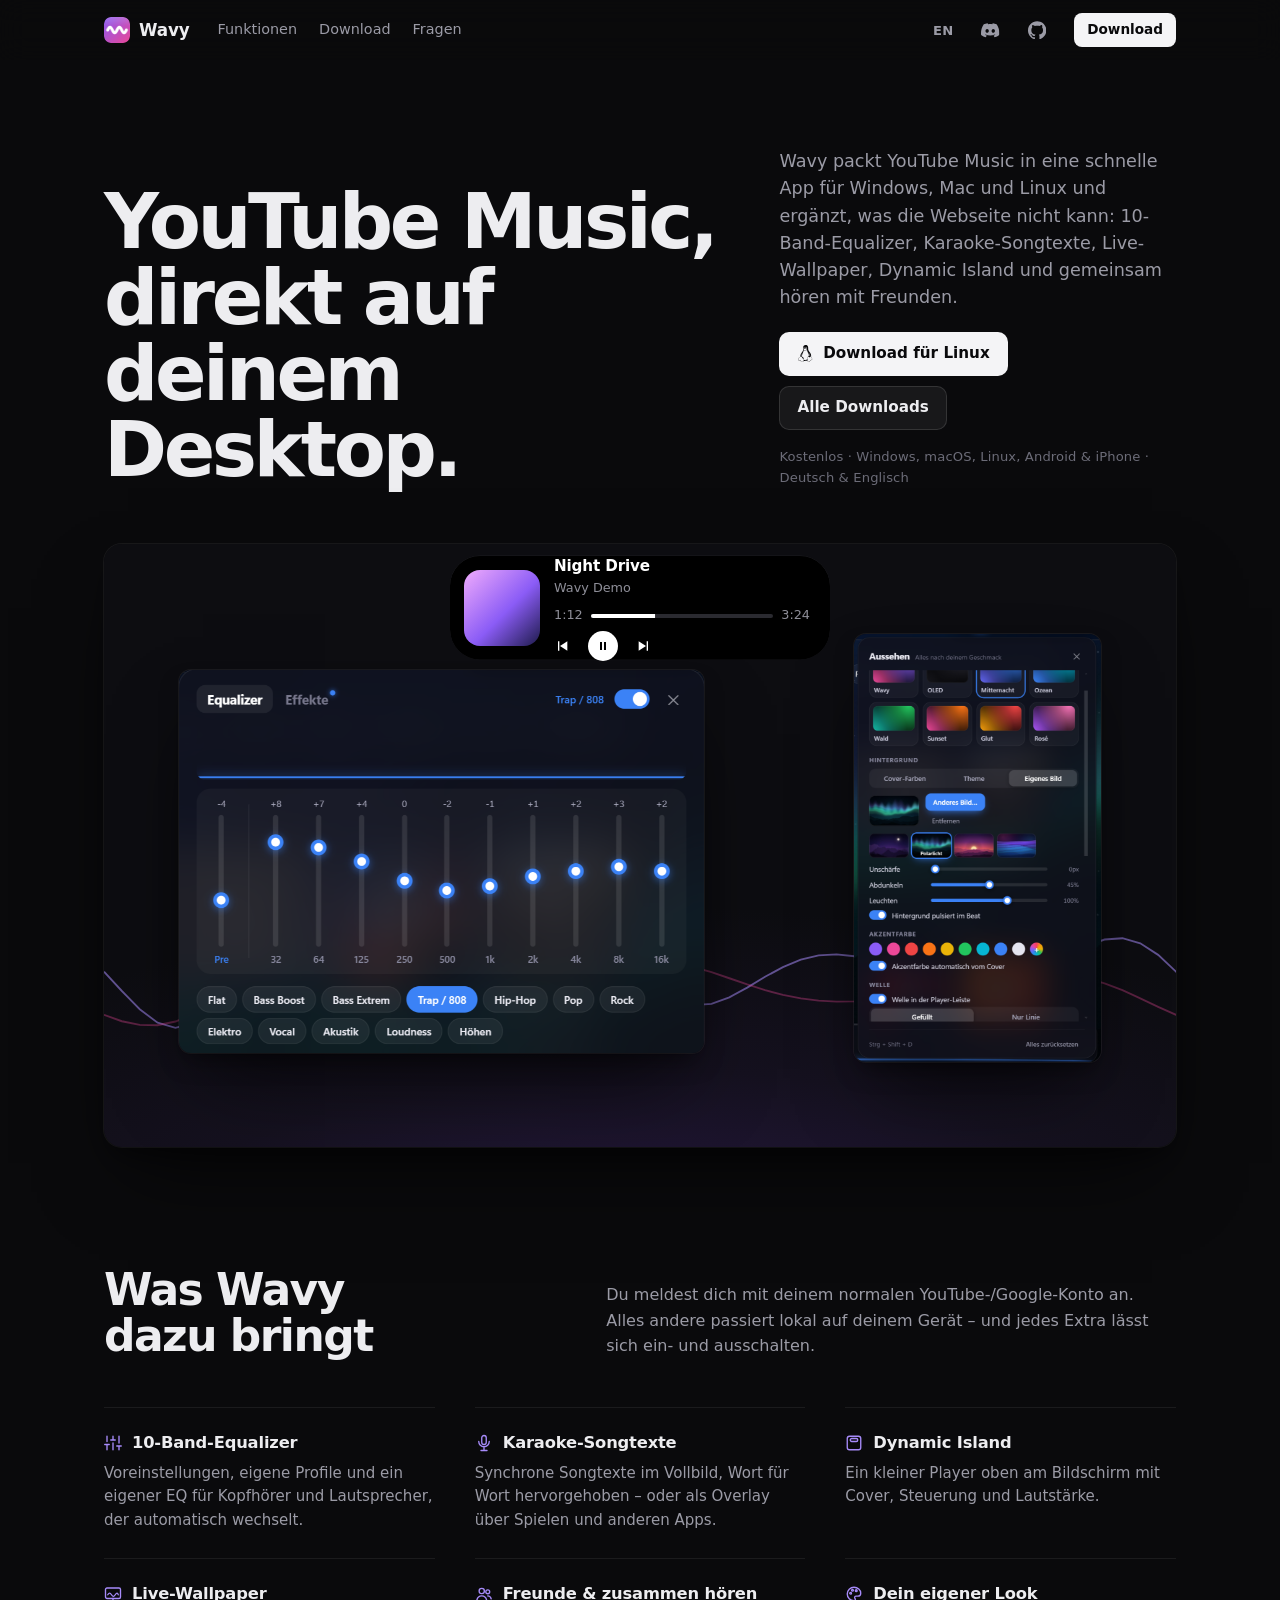
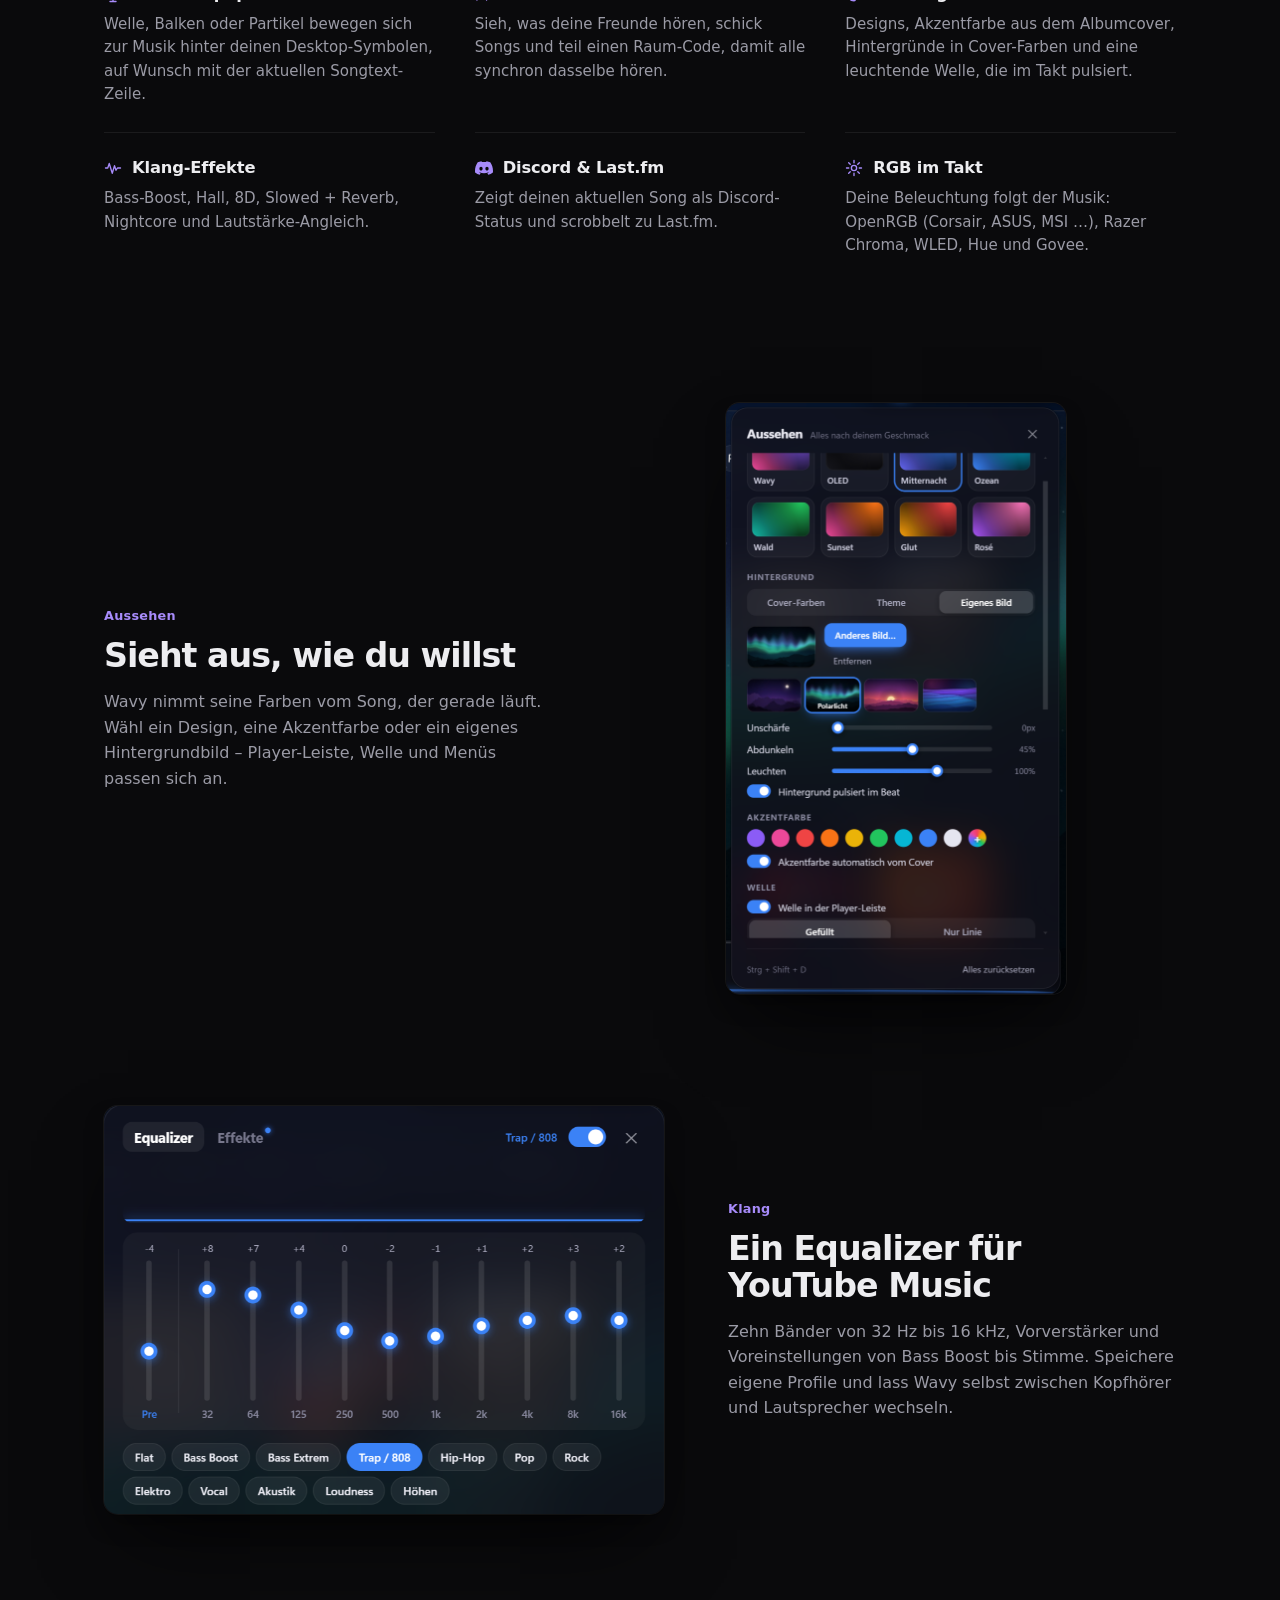
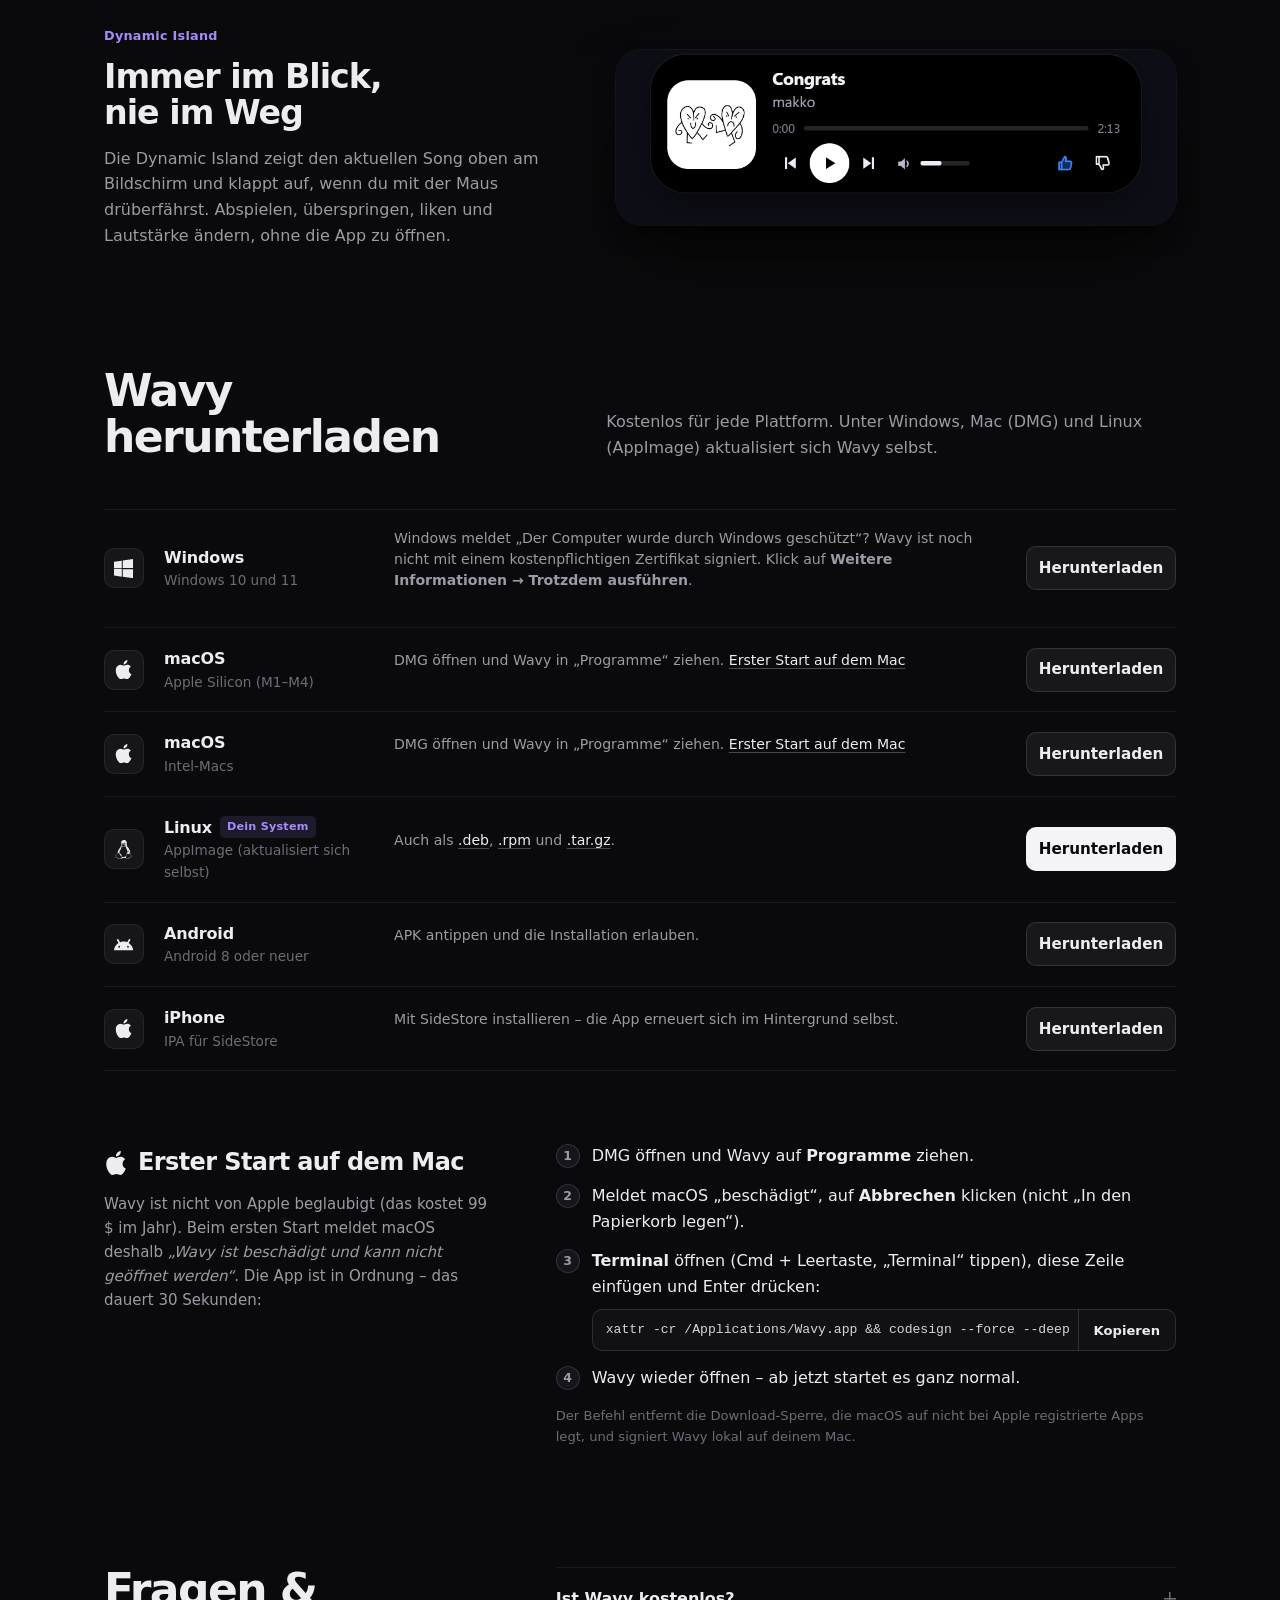
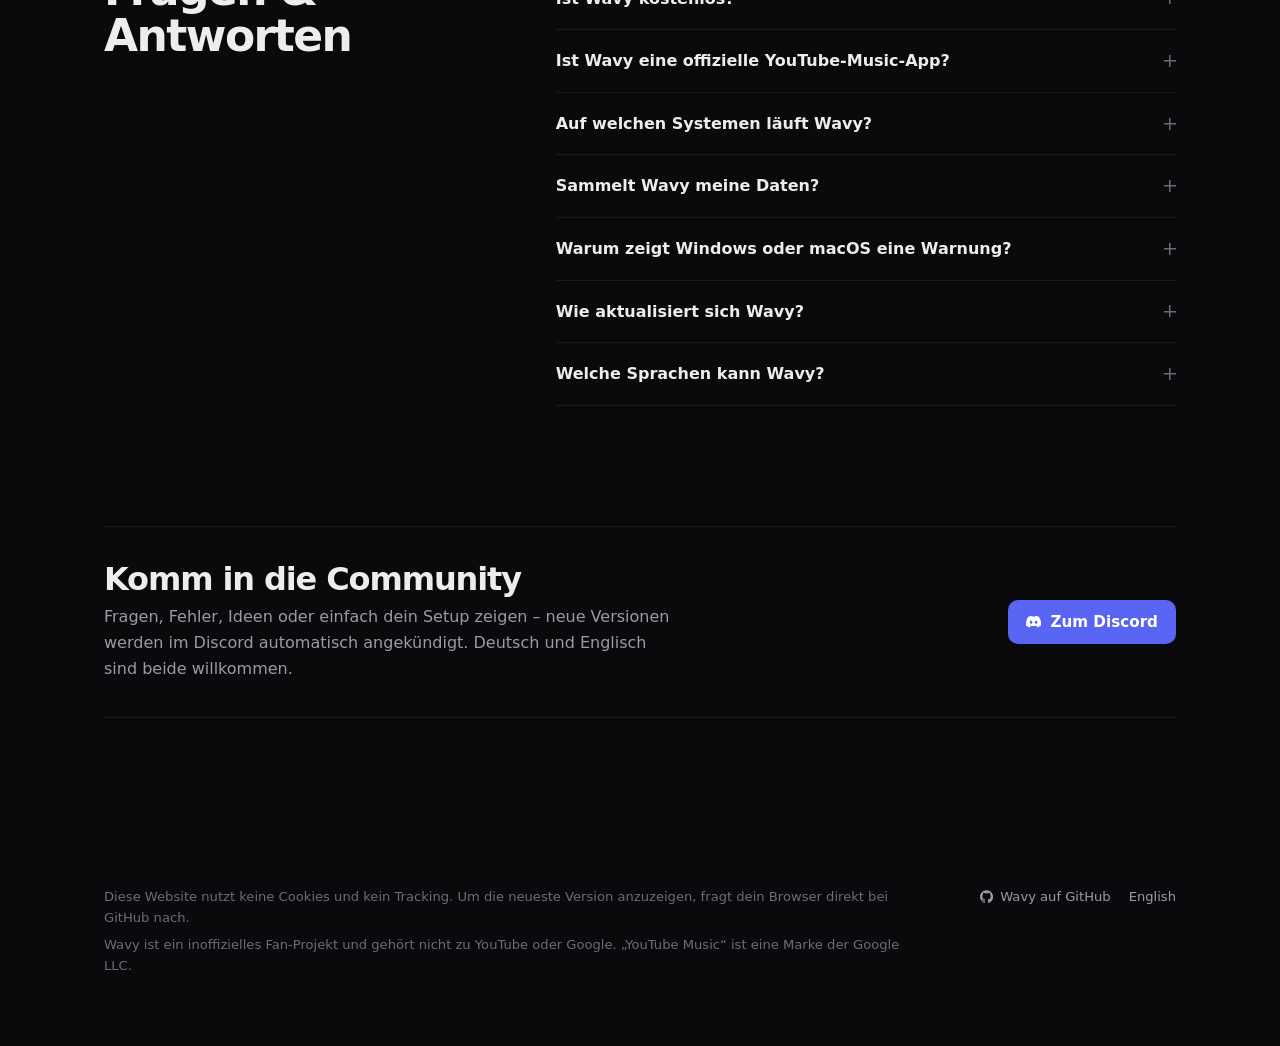
==== commit ac0da141: "Website aktualisieren" ====
--- a/de/index.html
+++ b/de/index.html
@@ -32,7 +32,7 @@
 <a class="skip" href="#main">Skip to content</a>
 <header>
   <div class="wrap bar">
-    <a class="brand" href="../"><img src="../assets/img/logo.png" alt="" width="34" height="34">Wavy</a>
+    <a class="brand" href="../"><img src="../assets/img/logo.png" alt="" width="26" height="26">Wavy</a>
     <nav class="links" aria-label="Main"><a href="#features">Funktionen</a><a href="#download">Download</a><a href="#faq">Fragen</a></nav>
     <span class="sp"></span>
     <a class="lang" href="../" hreflang="en" lang="en" title="English">EN</a>
@@ -43,66 +43,79 @@
 </header>
 <main id="main">
 <section class="hero">
-  <div class="wrap hero-grid">
-    <div>
-      <span class="kicker">Kostenlos · ohne Tracking · Deutsch & Englisch</span>
-      <h1>YouTube Music als <span class="grad">echte Desktop-App</span></h1>
-      <p class="lead">Wavy ist ein YouTube-Music-Player für Windows, Mac und Linux – mit 10-Band-Equalizer, Karaoke-Songtexten Wort für Wort, Live-Wallpaper, Dynamic Island, Discord-Status und „Zusammen hören“. Auch für Android und iPhone.</p>
-      <div class="cta">
-        <a class="btn primary" id="hero-dl" href="#download"><svg class="i" aria-hidden="true"><use href="#b-windows"/></svg><span>Wavy herunterladen</span></a>
-        <a class="btn ghost" href="#download">Alle Downloads</a>
+  <div class="wrap">
+    <div class="hero-copy">
+      <h1 class="up">YouTube&nbsp;Music, direkt auf deinem Desktop.</h1>
+      <div class="up">
+        <p class="lead">Wavy packt YouTube Music in eine schnelle App für Windows, Mac und Linux und ergänzt, was die Webseite nicht kann: 10-Band-Equalizer, Karaoke-Songtexte, Live-Wallpaper, Dynamic Island und gemeinsam hören mit Freunden.</p>
+        <div class="cta">
+          <a class="btn primary" id="hero-dl" href="#download"><svg class="i" aria-hidden="true"><use href="#b-windows"/></svg><span>Wavy herunterladen</span></a>
+          <a class="btn ghost" href="#download">Alle Downloads</a>
+        </div>
+        <p class="meta">Kostenlos · Windows, macOS, Linux, Android & iPhone · Deutsch & Englisch</p>
       </div>
-      <div class="meta"><span class="os" aria-label="Windows, macOS, Linux, Android, iPhone"><svg class="i" aria-hidden="true"><use href="#b-windows"/></svg><svg class="i" aria-hidden="true"><use href="#b-apple"/></svg><svg class="i" aria-hidden="true"><use href="#b-linux"/></svg><svg class="i" aria-hidden="true"><use href="#b-android"/></svg></span><span hidden>Version <b data-version></b></span></div>
     </div>
-    <div class="shot">
-      <div class="win"><div class="tb"><i></i><i></i><i></i></div><img src="../assets/img/eq.png" alt="Equalizer von Wavy mit zehn Bändern" width="897" height="654" fetchpriority="high"></div>
-      <div class="island"><img src="../assets/img/island.png" alt="Dynamic Island von Wavy mit Song-Steuerung" width="960" height="300"></div>
+    <div class="stage up" aria-label="Dynamic Island von Wavy mit Song-Steuerung">
+      <svg class="wall" viewBox="0 0 2400 300" preserveAspectRatio="none" aria-hidden="true">
+        <g><path stroke="rgba(167,139,250,.55)" d="M0 150.0L20 170.9L40 190.6L60 205.1L80 210.7L100 205.4L120 189.3L140 164.4L160 135.1L180 106.6L200 84.4L220 73.2L240 75.4L260 91.1L280 117.5L300 150.0L320 182.5L340 208.9L360 224.6L380 226.8L400 215.6L420 193.4L440 164.9L460 135.6L480 110.7L500 94.6L520 89.3L540 94.9L560 109.4L580 129.1L600 150.0L620 168.2L640 180.7L660 186.2L680 184.8L700 177.7L720 167.2L740 155.5L760 145.0L780 137.0L800 132.4L820 131.3L840 133.3L860 137.6L880 143.4L900 150.0L920 156.6L940 162.4L960 166.7L980 168.7L1000 167.6L1020 163.0L1040 155.0L1060 144.5L1080 132.8L1100 122.3L1120 115.2L1140 113.8L1160 119.3L1180 131.8L1200 150.0L1220 170.9L1240 190.6L1260 205.1L1280 210.7L1300 205.4L1320 189.3L1340 164.4L1360 135.1L1380 106.6L1400 84.4L1420 73.2L1440 75.4L1460 91.1L1480 117.5L1500 150.0L1520 182.5L1540 208.9L1560 224.6L1580 226.8L1600 215.6L1620 193.4L1640 164.9L1660 135.6L1680 110.7L1700 94.6L1720 89.3L1740 94.9L1760 109.4L1780 129.1L1800 150.0L1820 168.2L1840 180.7L1860 186.2L1880 184.8L1900 177.7L1920 167.2L1940 155.5L1960 145.0L1980 137.0L2000 132.4L2020 131.3L2040 133.3L2060 137.6L2080 143.4L2100 150.0L2120 156.6L2140 162.4L2160 166.7L2180 168.7L2200 167.6L2220 163.0L2240 155.0L2260 144.5L2280 132.8L2300 122.3L2320 115.2L2340 113.8L2360 119.3L2380 131.8L2400 150.0"/></g>
+        <g><path stroke="rgba(236,72,153,.35)" d="M0 196.7L20 203.6L40 207.6L60 207.9L80 203.9L100 195.9L120 184.2L140 170.0L160 154.8L180 140.1L200 127.9L220 119.5L240 116.1L260 118.1L280 125.6L300 137.7L320 153.0L340 170.0L360 186.7L380 201.2L400 212.1L420 218.3L440 219.3L460 215.4L480 207.2L500 195.9L520 183.0L540 170.0L560 158.4L580 149.3L600 143.3L620 140.8L640 141.6L660 145.1L680 150.5L700 157.1L720 163.8L740 170.0L760 175.1L780 178.9L800 181.3L820 182.3L840 182.1L860 180.9L880 179.0L900 176.5L920 173.4L940 170.0L960 166.3L980 162.4L1000 158.7L1020 155.5L1040 153.3L1060 152.6L1080 153.8L1100 157.1L1120 162.6L1140 170.0L1160 178.8L1180 188.0L1200 196.7L1220 203.6L1240 207.6L1260 207.9L1280 203.9L1300 195.9L1320 184.2L1340 170.0L1360 154.8L1380 140.1L1400 127.9L1420 119.5L1440 116.1L1460 118.1L1480 125.6L1500 137.7L1520 153.0L1540 170.0L1560 186.7L1580 201.2L1600 212.1L1620 218.3L1640 219.3L1660 215.4L1680 207.2L1700 195.9L1720 183.0L1740 170.0L1760 158.4L1780 149.3L1800 143.3L1820 140.8L1840 141.6L1860 145.1L1880 150.5L1900 157.1L1920 163.8L1940 170.0L1960 175.1L1980 178.9L2000 181.3L2020 182.3L2040 182.1L2060 180.9L2080 179.0L2100 176.5L2120 173.4L2140 170.0L2160 166.3L2180 162.4L2200 158.7L2220 155.5L2240 153.3L2260 152.6L2280 153.8L2300 157.1L2320 162.6L2340 170.0L2360 178.8L2380 188.0L2400 196.7"/></g>
+      </svg>
+      <div class="win w-eq"><img src="../assets/img/eq.png" alt="Equalizer von Wavy mit zehn Bändern" width="897" height="654" fetchpriority="high"></div>
+      <div class="win w-look"><img src="../assets/img/look.png" alt="Darstellungs-Einstellungen von Wavy" width="684" height="1188"></div>
+      <div class="isl" tabindex="0" role="button" aria-expanded="false" aria-label="Dynamic Island">
+        <div class="bg"></div>
+        <div class="mini"><span class="cv"></span><span class="eqb"><i></i><i></i><i></i><i></i></span></div>
+        <div class="full">
+          <span class="cv"></span>
+          <div class="info">
+            <b>Night Drive</b><span>Wavy Demo</span>
+            <div class="prog"><span>1:12</span><div class="track"><i></i></div><span>3:24</span></div>
+            <div class="ctl"><svg viewBox="0 0 24 24"><path d="M6 5h2v14H6zM20 5v14L9 12z"/></svg><span class="pp"><svg viewBox="0 0 24 24"><path d="M6 4h4v16H6zM14 4h4v16h-4z"/></svg></span><svg viewBox="0 0 24 24"><path d="M16 5h2v14h-2zM4 5l11 7-11 7z"/></svg></div>
+          </div>
+        </div>
+      </div>
+      <p class="hint">Probier es aus: Maus auf die Island oder antippen.</p>
     </div>
   </div>
-  <svg class="wave" viewBox="0 0 2880 140" preserveAspectRatio="none" aria-hidden="true">
-    <defs><linearGradient id="wg" x1="0" x2="1"><stop offset="0" stop-color="#8b5cf6"/><stop offset=".5" stop-color="#ec4899"/><stop offset="1" stop-color="#22d3ee"/></linearGradient></defs>
-    <path fill="url(#wg)" opacity=".35" d="M0 80 C240 20 480 20 720 80 S1200 140 1440 80 1920 20 2160 80 2640 140 2880 80 V140 H0Z"/>
-    <path fill="url(#wg)" opacity=".25" d="M0 95 C240 140 480 140 720 95 S1200 40 1440 95 1920 140 2160 95 2640 40 2880 95 V140 H0Z"/>
-  </svg>
 </section>
 
 <section id="features">
   <div class="wrap">
-    <div class="head rv"><h2>Alles, was YouTube Music am PC fehlt</h2><p>Du meldest dich mit deinem normalen YouTube-/Google-Konto an. Alles andere passiert lokal auf deinem Gerät – und jedes Extra lässt sich ein- und ausschalten.</p></div>
-    <div class="features">
-      <article class="feat rv"><div class="ic"><svg viewBox="0 0 24 24" aria-hidden="true"><path d="M4 21v-7M4 10V3M12 21v-9M12 8V3M20 21v-5M20 12V3M1 14h6M9 8h6M17 16h6"/></svg></div><h3>10-Band-Equalizer</h3><p>Voreinstellungen, eigene Profile und ein eigener EQ für Kopfhörer und Lautsprecher, der automatisch wechselt.</p></article>
-      <article class="feat rv"><div class="ic"><svg viewBox="0 0 24 24" aria-hidden="true"><rect x="9" y="2" width="6" height="12" rx="3"/><path d="M5 10a7 7 0 0 0 14 0M12 17v5M8 22h8"/></svg></div><h3>Karaoke-Songtexte</h3><p>Synchrone Songtexte im Vollbild, Wort für Wort hervorgehoben – oder als Overlay über Spielen und anderen Apps.</p></article>
-      <article class="feat rv"><div class="ic"><svg viewBox="0 0 24 24" aria-hidden="true"><rect x="3" y="3" width="18" height="18" rx="3"/><rect x="7" y="6" width="10" height="4" rx="2"/></svg></div><h3>Dynamic Island</h3><p>Ein kleiner Player oben am Bildschirm mit Cover, Steuerung und Lautstärke.</p></article>
-      <article class="feat rv"><div class="ic"><svg viewBox="0 0 24 24" aria-hidden="true"><rect x="2" y="4" width="20" height="14" rx="2"/><path d="M8 22h8M12 18v4M5 13c2-3 3-3 5 0s3 3 5 0 3-3 4 0"/></svg></div><h3>Live-Wallpaper</h3><p>Welle, Balken oder Partikel bewegen sich zur Musik hinter deinen Desktop-Symbolen, auf Wunsch mit der aktuellen Songtext-Zeile.</p></article>
-      <article class="feat rv"><div class="ic"><svg viewBox="0 0 24 24" aria-hidden="true"><circle cx="9" cy="8" r="3.5"/><path d="M2.5 20c.8-3.4 3.4-5.5 6.5-5.5s5.7 2.1 6.5 5.5"/><circle cx="17" cy="9" r="2.6"/><path d="M17 14.5c2.3 0 4 1.5 4.6 4"/></svg></div><h3>Freunde & zusammen hören</h3><p>Sieh, was deine Freunde hören, schick Songs und teil einen Raum-Code, damit alle synchron dasselbe hören.</p></article>
-      <article class="feat rv"><div class="ic"><svg viewBox="0 0 24 24" aria-hidden="true"><path d="M12 3a9 9 0 1 0 0 18c1.2 0 1.8-.8 1.8-1.7 0-1.3-1-1.6-1-2.8 0-1 .8-1.6 1.8-1.6H17a4 4 0 0 0 4-4C21 6.6 17 3 12 3Z"/><circle cx="7.5" cy="11" r="1.2"/><circle cx="10" cy="7" r="1.2"/><circle cx="15" cy="7.5" r="1.2"/></svg></div><h3>Dein eigener Look</h3><p>Designs, Akzentfarbe aus dem Albumcover, Hintergründe in Cover-Farben und eine leuchtende Welle, die im Takt pulsiert.</p></article>
-      <article class="feat rv"><div class="ic"><svg viewBox="0 0 24 24" aria-hidden="true"><path d="M2 12h3l2-6 4 13 3-10 2 6 2-3h4"/></svg></div><h3>Klang-Effekte</h3><p>Bass-Boost, Hall, 8D, Slowed + Reverb, Nightcore und Lautstärke-Angleich.</p></article>
-      <article class="feat rv"><div class="ic"><svg class="i" aria-hidden="true"><use href="#b-discord"/></svg></div><h3>Discord & Last.fm</h3><p>Zeigt deinen aktuellen Song als Discord-Status und scrobbelt zu Last.fm.</p></article>
-      <article class="feat rv"><div class="ic"><svg viewBox="0 0 24 24" aria-hidden="true"><circle cx="12" cy="12" r="3.5"/><path d="M12 2v3M12 19v3M4.9 4.9l2.1 2.1M17 17l2.1 2.1M2 12h3M19 12h3M4.9 19.1 7 17M17 7l2.1-2.1"/></svg></div><h3>RGB im Takt</h3><p>Deine Beleuchtung folgt der Musik: OpenRGB (Corsair, ASUS, MSI …), Razer Chroma, WLED, Hue und Govee.</p></article>
+    <div class="sec-head rv"><h2>Was Wavy dazu bringt</h2><p>Du meldest dich mit deinem normalen YouTube-/Google-Konto an. Alles andere passiert lokal auf deinem Gerät – und jedes Extra lässt sich ein- und ausschalten.</p></div>
+    <div class="flist">
+      <div class="frow rv"><h3><svg viewBox="0 0 24 24" aria-hidden="true"><path d="M4 21v-7M4 10V3M12 21v-9M12 8V3M20 21v-5M20 12V3M1 14h6M9 8h6M17 16h6"/></svg>10-Band-Equalizer</h3><p>Voreinstellungen, eigene Profile und ein eigener EQ für Kopfhörer und Lautsprecher, der automatisch wechselt.</p></div>
+      <div class="frow rv"><h3><svg viewBox="0 0 24 24" aria-hidden="true"><rect x="9" y="2" width="6" height="12" rx="3"/><path d="M5 10a7 7 0 0 0 14 0M12 17v5M8 22h8"/></svg>Karaoke-Songtexte</h3><p>Synchrone Songtexte im Vollbild, Wort für Wort hervorgehoben – oder als Overlay über Spielen und anderen Apps.</p></div>
+      <div class="frow rv"><h3><svg viewBox="0 0 24 24" aria-hidden="true"><rect x="3" y="3" width="18" height="18" rx="3"/><rect x="7" y="6" width="10" height="4" rx="2"/></svg>Dynamic Island</h3><p>Ein kleiner Player oben am Bildschirm mit Cover, Steuerung und Lautstärke.</p></div>
+      <div class="frow rv"><h3><svg viewBox="0 0 24 24" aria-hidden="true"><rect x="2" y="4" width="20" height="14" rx="2"/><path d="M8 22h8M12 18v4M5 13c2-3 3-3 5 0s3 3 5 0 3-3 4 0"/></svg>Live-Wallpaper</h3><p>Welle, Balken oder Partikel bewegen sich zur Musik hinter deinen Desktop-Symbolen, auf Wunsch mit der aktuellen Songtext-Zeile.</p></div>
+      <div class="frow rv"><h3><svg viewBox="0 0 24 24" aria-hidden="true"><circle cx="9" cy="8" r="3.5"/><path d="M2.5 20c.8-3.4 3.4-5.5 6.5-5.5s5.7 2.1 6.5 5.5"/><circle cx="17" cy="9" r="2.6"/><path d="M17 14.5c2.3 0 4 1.5 4.6 4"/></svg>Freunde & zusammen hören</h3><p>Sieh, was deine Freunde hören, schick Songs und teil einen Raum-Code, damit alle synchron dasselbe hören.</p></div>
+      <div class="frow rv"><h3><svg viewBox="0 0 24 24" aria-hidden="true"><path d="M12 3a9 9 0 1 0 0 18c1.2 0 1.8-.8 1.8-1.7 0-1.3-1-1.6-1-2.8 0-1 .8-1.6 1.8-1.6H17a4 4 0 0 0 4-4C21 6.6 17 3 12 3Z"/><circle cx="7.5" cy="11" r="1.2"/><circle cx="10" cy="7" r="1.2"/><circle cx="15" cy="7.5" r="1.2"/></svg>Dein eigener Look</h3><p>Designs, Akzentfarbe aus dem Albumcover, Hintergründe in Cover-Farben und eine leuchtende Welle, die im Takt pulsiert.</p></div>
+      <div class="frow rv"><h3><svg viewBox="0 0 24 24" aria-hidden="true"><path d="M2 12h3l2-6 4 13 3-10 2 6 2-3h4"/></svg>Klang-Effekte</h3><p>Bass-Boost, Hall, 8D, Slowed + Reverb, Nightcore und Lautstärke-Angleich.</p></div>
+      <div class="frow rv"><h3><svg class="i" aria-hidden="true"><use href="#b-discord"/></svg>Discord & Last.fm</h3><p>Zeigt deinen aktuellen Song als Discord-Status und scrobbelt zu Last.fm.</p></div>
+      <div class="frow rv"><h3><svg viewBox="0 0 24 24" aria-hidden="true"><circle cx="12" cy="12" r="3.5"/><path d="M12 2v3M12 19v3M4.9 4.9l2.1 2.1M17 17l2.1 2.1M2 12h3M19 12h3M4.9 19.1 7 17M17 7l2.1-2.1"/></svg>RGB im Takt</h3><p>Deine Beleuchtung folgt der Musik: OpenRGB (Corsair, ASUS, MSI …), Razer Chroma, WLED, Hue und Govee.</p></div>
     </div>
   </div>
 </section>
 
 <section>
   <div class="wrap">
-    <div class="show rv"><div class="txt"><h3>Sieht aus, wie du willst</h3><p>Wavy nimmt seine Farben vom Song, der gerade läuft. Wähl ein Design, eine Akzentfarbe oder ein eigenes Hintergrundbild – Player-Leiste, Welle und Menüs passen sich an.</p></div><div class="pic tall"><img src="../assets/img/look.png" alt="Darstellungs-Einstellungen von Wavy" width="684" height="1188" loading="lazy"></div></div>
-    <div class="show rev rv"><div class="txt"><h3>Ein Equalizer für YouTube Music</h3><p>Zehn Bänder von 32 Hz bis 16 kHz, Vorverstärker und Voreinstellungen von Bass Boost bis Stimme. Speichere eigene Profile und lass Wavy selbst zwischen Kopfhörer und Lautsprecher wechseln.</p></div><div class="pic"><img src="../assets/img/eq.png" alt="Equalizer von Wavy mit zehn Bändern" width="897" height="654" loading="lazy"></div></div>
-    <div class="show rv"><div class="txt"><h3>Immer im Blick, nie im Weg</h3><p>Die Dynamic Island zeigt den aktuellen Song oben am Bildschirm und klappt auf, wenn du mit der Maus drüberfährst. Abspielen, überspringen, liken und Lautstärke ändern, ohne die App zu öffnen.</p></div><div class="pic flat"><img src="../assets/img/island.png" alt="Dynamic Island von Wavy mit Song-Steuerung" width="960" height="300" loading="lazy"></div></div>
+    <div class="show rv"><div class="txt"><span class="eyebrow">Aussehen</span><h3>Sieht aus, wie du willst</h3><p>Wavy nimmt seine Farben vom Song, der gerade läuft. Wähl ein Design, eine Akzentfarbe oder ein eigenes Hintergrundbild – Player-Leiste, Welle und Menüs passen sich an.</p></div><div class="pic tall"><img src="../assets/img/look.png" alt="Darstellungs-Einstellungen von Wavy" width="684" height="1188" loading="lazy"></div></div>
+    <div class="show rev rv"><div class="txt"><span class="eyebrow">Klang</span><h3>Ein Equalizer für YouTube Music</h3><p>Zehn Bänder von 32 Hz bis 16 kHz, Vorverstärker und Voreinstellungen von Bass Boost bis Stimme. Speichere eigene Profile und lass Wavy selbst zwischen Kopfhörer und Lautsprecher wechseln.</p></div><div class="pic"><img src="../assets/img/eq.png" alt="Equalizer von Wavy mit zehn Bändern" width="897" height="654" loading="lazy"></div></div>
+    <div class="show rv"><div class="txt"><span class="eyebrow">Dynamic Island</span><h3>Immer im Blick, nie im Weg</h3><p>Die Dynamic Island zeigt den aktuellen Song oben am Bildschirm und klappt auf, wenn du mit der Maus drüberfährst. Abspielen, überspringen, liken und Lautstärke ändern, ohne die App zu öffnen.</p></div><div class="pic flat"><img src="../assets/img/island.png" alt="Dynamic Island von Wavy mit Song-Steuerung" width="960" height="300" loading="lazy"></div></div>
   </div>
 </section>
 
 <section id="download">
   <div class="wrap">
-    <div class="head rv"><h2>Wavy herunterladen</h2><p>Kostenlos für jede Plattform. Unter Windows, Mac (DMG) und Linux (AppImage) aktualisiert sich Wavy selbst.</p></div>
-    <div class="dl">
-      <div class="plat rv" data-os="windows"><div class="top"><div class="logo"><svg class="i" aria-hidden="true"><use href="#b-windows"/></svg></div><div><h3>Windows</h3><div class="sub">Windows 10 und 11</div></div></div><p class="note">Windows meldet „Der Computer wurde durch Windows geschützt“? Wavy ist noch nicht mit einem kostenpflichtigen Zertifikat signiert. Klick auf <b>Weitere Informationen → Trotzdem ausführen</b>.</p><a class="btn ghost" href="https://github.com/JedPlayYT/wavy/releases/latest">Herunterladen</a><div class="file"></div></div>
-      <div class="plat rv" data-os="macArm"><div class="top"><div class="logo"><svg class="i" aria-hidden="true"><use href="#b-apple"/></svg></div><div><h3>macOS</h3><div class="sub">Apple Silicon (M1–M4)</div></div></div><p class="note">DMG öffnen und Wavy in „Programme“ ziehen. <a href="#mac">Erster Start auf dem Mac</a></p><a class="btn ghost" href="https://github.com/JedPlayYT/wavy/releases/latest">Herunterladen</a><div class="file"></div></div>
-      <div class="plat rv" data-os="macIntel"><div class="top"><div class="logo"><svg class="i" aria-hidden="true"><use href="#b-apple"/></svg></div><div><h3>macOS</h3><div class="sub">Intel-Macs</div></div></div><p class="note">DMG öffnen und Wavy in „Programme“ ziehen. <a href="#mac">Erster Start auf dem Mac</a></p><a class="btn ghost" href="https://github.com/JedPlayYT/wavy/releases/latest">Herunterladen</a><div class="file"></div></div>
-      <div class="plat rv" data-os="linux"><div class="top"><div class="logo"><svg class="i" aria-hidden="true"><use href="#b-linux"/></svg></div><div><h3>Linux</h3><div class="sub">AppImage (aktualisiert sich selbst)</div></div></div><p class="note">Auch als <a data-asset="deb">.deb</a>, <a data-asset="rpm">.rpm</a> und <a data-asset="tar">.tar.gz</a>.</p><a class="btn ghost" href="https://github.com/JedPlayYT/wavy/releases/latest">Herunterladen</a><div class="file"></div></div>
-      <div class="plat rv" data-os="android"><div class="top"><div class="logo"><svg class="i" aria-hidden="true"><use href="#b-android"/></svg></div><div><h3>Android</h3><div class="sub">Android 8 oder neuer</div></div></div><p class="note">APK antippen und die Installation erlauben.</p><a class="btn ghost" href="https://github.com/JedPlayYT/wavy/releases/latest">Herunterladen</a><div class="file"></div></div>
-      <div class="plat rv" data-os="iphone"><div class="top"><div class="logo"><svg class="i" aria-hidden="true"><use href="#b-apple"/></svg></div><div><h3>iPhone</h3><div class="sub">IPA für SideStore</div></div></div><p class="note">Mit SideStore installieren – die App erneuert sich im Hintergrund selbst.</p><a class="btn ghost" href="https://github.com/JedPlayYT/wavy/releases/latest">Herunterladen</a><div class="file"></div></div>
+    <div class="sec-head rv"><h2>Wavy herunterladen</h2><p>Kostenlos für jede Plattform. Unter Windows, Mac (DMG) und Linux (AppImage) aktualisiert sich Wavy selbst.</p></div>
+    <div class="dlist">
+      <div class="drow rv" data-os="windows"><div class="logo"><svg class="i" aria-hidden="true"><use href="#b-windows"/></svg></div><div><h3>Windows <span class="tag">Dein System</span></h3><div class="sub">Windows 10 und 11</div></div><p class="note">Windows meldet „Der Computer wurde durch Windows geschützt“? Wavy ist noch nicht mit einem kostenpflichtigen Zertifikat signiert. Klick auf <b>Weitere Informationen → Trotzdem ausführen</b>.<span class="file"></span></p><a class="btn ghost" href="https://github.com/JedPlayYT/wavy/releases/latest">Herunterladen</a></div>
+      <div class="drow rv" data-os="macArm"><div class="logo"><svg class="i" aria-hidden="true"><use href="#b-apple"/></svg></div><div><h3>macOS <span class="tag">Dein System</span></h3><div class="sub">Apple Silicon (M1–M4)</div></div><p class="note">DMG öffnen und Wavy in „Programme“ ziehen. <a href="#mac">Erster Start auf dem Mac</a><span class="file"></span></p><a class="btn ghost" href="https://github.com/JedPlayYT/wavy/releases/latest">Herunterladen</a></div>
+      <div class="drow rv" data-os="macIntel"><div class="logo"><svg class="i" aria-hidden="true"><use href="#b-apple"/></svg></div><div><h3>macOS <span class="tag">Dein System</span></h3><div class="sub">Intel-Macs</div></div><p class="note">DMG öffnen und Wavy in „Programme“ ziehen. <a href="#mac">Erster Start auf dem Mac</a><span class="file"></span></p><a class="btn ghost" href="https://github.com/JedPlayYT/wavy/releases/latest">Herunterladen</a></div>
+      <div class="drow rv" data-os="linux"><div class="logo"><svg class="i" aria-hidden="true"><use href="#b-linux"/></svg></div><div><h3>Linux <span class="tag">Dein System</span></h3><div class="sub">AppImage (aktualisiert sich selbst)</div></div><p class="note">Auch als <a data-asset="deb">.deb</a>, <a data-asset="rpm">.rpm</a> und <a data-asset="tar">.tar.gz</a>.<span class="file"></span></p><a class="btn ghost" href="https://github.com/JedPlayYT/wavy/releases/latest">Herunterladen</a></div>
+      <div class="drow rv" data-os="android"><div class="logo"><svg class="i" aria-hidden="true"><use href="#b-android"/></svg></div><div><h3>Android <span class="tag">Dein System</span></h3><div class="sub">Android 8 oder neuer</div></div><p class="note">APK antippen und die Installation erlauben.<span class="file"></span></p><a class="btn ghost" href="https://github.com/JedPlayYT/wavy/releases/latest">Herunterladen</a></div>
+      <div class="drow rv" data-os="iphone"><div class="logo"><svg class="i" aria-hidden="true"><use href="#b-apple"/></svg></div><div><h3>iPhone <span class="tag">Dein System</span></h3><div class="sub">IPA für SideStore</div></div><p class="note">Mit SideStore installieren – die App erneuert sich im Hintergrund selbst.<span class="file"></span></p><a class="btn ghost" href="https://github.com/JedPlayYT/wavy/releases/latest">Herunterladen</a></div>
     </div>
-    <p class="ver" hidden>Version <b data-version></b> · <a href="https://github.com/JedPlayYT/wavy/releases">Alle Downloads</a></p>
+    <p class="ver" hidden>Version <span data-version></span> · <a href="https://github.com/JedPlayYT/wavy/releases">Alle Downloads</a></p>
 
     <div class="mac rv" id="mac">
       <div><h3><svg class="i" aria-hidden="true"><use href="#b-apple"/></svg> Erster Start auf dem Mac</h3><p class="intro">Wavy ist nicht von Apple beglaubigt (das kostet 99 $ im Jahr). Beim ersten Start meldet macOS deshalb <i>„Wavy ist beschädigt und kann nicht geöffnet werden“</i>. Die App ist in Ordnung – das dauert 30 Sekunden:</p></div>
@@ -110,7 +123,7 @@
         <ol>
           <li>DMG öffnen und Wavy auf <b>Programme</b> ziehen.</li>
           <li>Meldet macOS „beschädigt“, auf <b>Abbrechen</b> klicken (nicht „In den Papierkorb legen“).</li>
-          <li><b>Terminal</b> öffnen (Cmd + Leertaste, „Terminal“ tippen), diese Zeile einfügen und Enter drücken:<div class="code"><code>xattr -cr /Applications/Wavy.app &amp;&amp; codesign --force --deep --sign - /Applications/Wavy.app</code><button type="button">Kopieren</button></div></li>
+          <li><b>Terminal</b> öffnen (Cmd + Leertaste, „Terminal“ tippen), diese Zeile einfügen und Enter drücken:<div class="code"><code>xattr -cr /Applications/Wavy.app &amp;&amp; codesign --force --deep --sign - /Applications/Wavy.app</code><button type="button"><span>Kopieren</span></button></div></li>
           <li>Wavy wieder öffnen – ab jetzt startet es ganz normal.</li>
         </ol>
         <p class="small">Der Befehl entfernt die Download-Sperre, die macOS auf nicht bei Apple registrierte Apps legt, und signiert Wavy lokal auf deinem Mac.</p>
@@ -120,23 +133,23 @@
 </section>
 
 <section id="faq">
-  <div class="wrap">
-    <div class="head rv"><h2>Fragen & Antworten</h2></div>
-    <div class="faq">
-      <details class="rv"><summary>Ist Wavy kostenlos?</summary><p>Ja. Wavy ist auf jeder Plattform kostenlos, ohne Werbung von Wavy und ohne Abo. Du meldest dich mit deinem normalen YouTube-/Google-Konto an.</p></details>
-      <details class="rv"><summary>Ist Wavy eine offizielle YouTube-Music-App?</summary><p>Nein. Wavy ist ein inoffizielles Fan-Projekt und gehört nicht zu YouTube oder Google. Es zeigt die normale YouTube-Music-Webseite in einem eigenen Fenster und ergänzt Funktionen.</p></details>
-      <details class="rv"><summary>Auf welchen Systemen läuft Wavy?</summary><p>Windows 10 und 11, macOS (Apple Silicon und Intel), Linux (AppImage, .deb, .rpm, .tar.gz), Android ab Version 8 und iPhone über SideStore.</p></details>
-      <details class="rv"><summary>Sammelt Wavy meine Daten?</summary><p>Nein. Es gibt kein Tracking und keine Werbe-IDs. Einstellungen, Statistik und Verlauf bleiben auf deinem Gerät. Wavy verbindet sich nur mit YouTube Music und mit Diensten, die du selbst einschaltest, etwa Songtexte, Last.fm, Discord oder Freunde.</p></details>
-      <details class="rv"><summary>Warum zeigt Windows oder macOS eine Warnung?</summary><p>Wavy ist nicht mit einem kostenpflichtigen Zertifikat signiert (Windows) und nicht von Apple beglaubigt (Mac). Unter Windows auf „Weitere Informationen → Trotzdem ausführen“ klicken, auf dem Mac der kurzen Anleitung oben folgen. Jede Version wird außerdem bei VirusTotal geprüft – die Ergebnisse stehen auf der Release-Seite.</p></details>
-      <details class="rv"><summary>Wie aktualisiert sich Wavy?</summary><p>Wavy sucht beim Start und alle paar Stunden nach einer neuen Version. Klick auf „Jetzt aktualisieren“, Wavy startet neu und deine Einstellungen bleiben genau so, wie sie sind.</p></details>
-      <details class="rv"><summary>Welche Sprachen kann Wavy?</summary><p>Deutsch und Englisch. Wavy richtet sich nach deiner Systemsprache, umstellen kannst du sie in den Einstellungen.</p></details>
+  <div class="wrap faq-grid">
+    <h2 class="rv">Fragen & Antworten</h2>
+    <div class="faq rv">
+      <details><summary>Ist Wavy kostenlos?</summary><p>Ja. Wavy ist auf jeder Plattform kostenlos, ohne Werbung von Wavy und ohne Abo. Du meldest dich mit deinem normalen YouTube-/Google-Konto an.</p></details>
+      <details><summary>Ist Wavy eine offizielle YouTube-Music-App?</summary><p>Nein. Wavy ist ein inoffizielles Fan-Projekt und gehört nicht zu YouTube oder Google. Es zeigt die normale YouTube-Music-Webseite in einem eigenen Fenster und ergänzt Funktionen.</p></details>
+      <details><summary>Auf welchen Systemen läuft Wavy?</summary><p>Windows 10 und 11, macOS (Apple Silicon und Intel), Linux (AppImage, .deb, .rpm, .tar.gz), Android ab Version 8 und iPhone über SideStore.</p></details>
+      <details><summary>Sammelt Wavy meine Daten?</summary><p>Nein. Es gibt kein Tracking und keine Werbe-IDs. Einstellungen, Statistik und Verlauf bleiben auf deinem Gerät. Wavy verbindet sich nur mit YouTube Music und mit Diensten, die du selbst einschaltest, etwa Songtexte, Last.fm, Discord oder Freunde.</p></details>
+      <details><summary>Warum zeigt Windows oder macOS eine Warnung?</summary><p>Wavy ist nicht mit einem kostenpflichtigen Zertifikat signiert (Windows) und nicht von Apple beglaubigt (Mac). Unter Windows auf „Weitere Informationen → Trotzdem ausführen“ klicken, auf dem Mac der kurzen Anleitung oben folgen. Jede Version wird außerdem bei VirusTotal geprüft – die Ergebnisse stehen auf der Release-Seite.</p></details>
+      <details><summary>Wie aktualisiert sich Wavy?</summary><p>Wavy sucht beim Start und alle paar Stunden nach einer neuen Version. Klick auf „Jetzt aktualisieren“, Wavy startet neu und deine Einstellungen bleiben genau so, wie sie sind.</p></details>
+      <details><summary>Welche Sprachen kann Wavy?</summary><p>Deutsch und Englisch. Wavy richtet sich nach deiner Systemsprache, umstellen kannst du sie in den Einstellungen.</p></details>
     </div>
   </div>
 </section>
 
 <section>
   <div class="wrap">
-    <div class="community rv"><h2>Komm in die Community</h2><p>Fragen, Fehler, Ideen oder einfach dein Setup zeigen – neue Versionen werden im Discord automatisch angekündigt. Deutsch und Englisch sind beide willkommen.</p><a class="btn discord" href="https://discord.gg/sMkQURNqbX" rel="noopener"><svg class="i" aria-hidden="true"><use href="#b-discord"/></svg>Zum Discord</a></div>
+    <div class="community rv"><div><h2>Komm in die Community</h2><p>Fragen, Fehler, Ideen oder einfach dein Setup zeigen – neue Versionen werden im Discord automatisch angekündigt. Deutsch und Englisch sind beide willkommen.</p></div><a class="btn discord" href="https://discord.gg/sMkQURNqbX" rel="noopener"><svg class="i" aria-hidden="true"><use href="#b-discord"/></svg>Zum Discord</a></div>
   </div>
 </section>
 </main>
--- a/style.css
+++ b/style.css
@@ -1,164 +1,239 @@
+/* Wavy-Website. Bewegung nach Emil Kowalskis Regeln: eigene Kurven, kurze UI-Zeiten, nur transform/opacity/clip-path. */
 :root {
   color-scheme: dark;
-  --bg: #08080e; --bg2: #0e0e18; --card: #12121e; --card2: #171726; --line: rgba(255,255,255,.08); --line2: rgba(255,255,255,.14);
-  --text: #f2f0fa; --muted: #a7a3bb; --dim: #77738c;
-  --violet: #8b5cf6; --pink: #ec4899; --teal: #22d3ee;
-  --grad: linear-gradient(120deg, #a78bfa 0%, #ec4899 60%, #f472b6 100%);
-  --radius: 20px; --max: 1160px;
+  --bg: #0a0a0c; --raise: #111114; --raise2: #16161a;
+  --line: rgba(255,255,255,.07); --line2: rgba(255,255,255,.12);
+  --text: #ededf0; --muted: #9b9ba6; --dim: #6c6c78;
+  --accent: #a78bfa; --accent-strong: #8b5cf6;
+  --ease-out: cubic-bezier(0.23, 1, 0.32, 1);
+  --ease-in-out: cubic-bezier(0.77, 0, 0.175, 1);
+  --ease-drawer: cubic-bezier(0.32, 0.72, 0, 1);
+  /* Feder mit leichtem Überschwingen (Dynamic Island) */
+  --spring: linear(0, 0.009, 0.035 2.1%, 0.141 4.4%, 0.723 12.9%, 0.938 16.7%, 1.017 19.4%, 1.067, 1.087 24.6%, 1.088 26.5%, 1.072 29.1%, 1.014 37.5%, 0.998 41.6%, 0.993 46.9%, 1.001 61.3%, 1);
+  --max: 1120px;
+  --shadow: 0 0 0 1px rgba(255,255,255,.06), 0 1px 1px rgba(0,0,0,.3), 0 12px 24px -8px rgba(0,0,0,.5), 0 40px 80px -24px rgba(0,0,0,.7);
 }
 * { box-sizing: border-box; }
-html { scroll-behavior: smooth; -webkit-text-size-adjust: 100%; }
-@media (prefers-reduced-motion: reduce) { html { scroll-behavior: auto; } *, *::before, *::after { animation: none !important; transition: none !important; } }
-body { margin: 0; background: var(--bg); color: var(--text); font: 16px/1.6 "Segoe UI Variable", "Segoe UI", system-ui, -apple-system, "Helvetica Neue", Roboto, Ubuntu, sans-serif; overflow-x: hidden; overflow-x: clip; }
-html { overflow-x: clip; }
-.wave { overflow: hidden; -webkit-mask-image: linear-gradient(#000 35%, transparent 95%); mask-image: linear-gradient(#000 35%, transparent 95%); }
-a { color: #c4b5fd; text-decoration: none; } a:hover { color: #fff; }
+html { -webkit-text-size-adjust: 100%; overflow-x: clip; }
+body { margin: 0; background: var(--bg); color: var(--text); font: 1rem/1.6 "Segoe UI Variable Text", "Segoe UI", system-ui, -apple-system, BlinkMacSystemFont, "Helvetica Neue", Roboto, Ubuntu, sans-serif; overflow-x: hidden; overflow-x: clip; -webkit-font-smoothing: antialiased; }
+a { color: var(--text); text-decoration: underline; text-decoration-color: rgba(255,255,255,.25); text-underline-offset: 3px; transition: text-decoration-color 150ms ease; }
+@media (hover: hover) and (pointer: fine) { a:hover { text-decoration-color: currentColor; } }
 img { max-width: 100%; height: auto; display: block; }
 .wrap { max-width: var(--max); margin: 0 auto; padding: 0 24px; }
-.grad { background: var(--grad); -webkit-background-clip: text; background-clip: text; color: transparent; }
 .skip { position: absolute; left: -999px; } .skip:focus { left: 16px; top: 16px; z-index: 99; background: #fff; color: #000; padding: 8px 12px; border-radius: 8px; }
-:focus-visible { outline: 2px solid #c4b5fd; outline-offset: 3px; border-radius: 6px; }
+:focus-visible { outline: 2px solid var(--accent); outline-offset: 3px; border-radius: 6px; }
 svg.i { width: 1em; height: 1em; fill: currentColor; flex: none; }
-
-/* Kopfzeile */
-header { position: sticky; top: 0; z-index: 20; backdrop-filter: blur(16px) saturate(1.4); -webkit-backdrop-filter: blur(16px) saturate(1.4); background: rgba(8,8,14,.72); border-bottom: 1px solid transparent; transition: border-color .2s; }
-header.scrolled { border-bottom-color: var(--line); }
-.bar { display: flex; align-items: center; gap: 28px; height: 68px; }
-.brand { display: flex; align-items: center; gap: 10px; color: #fff; font-weight: 700; font-size: 20px; letter-spacing: -.01em; }
-.brand img { width: 34px; height: 34px; border-radius: 9px; }
-nav.links { display: flex; gap: 26px; margin-left: 8px; }
-nav.links a { color: var(--muted); font-size: 15px; } nav.links a:hover { color: #fff; }
+h1, h2, h3 { font-family: "Segoe UI Variable Display", "Segoe UI", system-ui, -apple-system, BlinkMacSystemFont, "Helvetica Neue", sans-serif; font-weight: 650; margin: 0; }
+
+/* Kopfzeile: durchscheinend, weicher Übergang statt harter Linie */
+header { position: sticky; top: 0; z-index: 20; background: rgba(10,10,12,.7); backdrop-filter: blur(14px) saturate(1.3); -webkit-backdrop-filter: blur(14px) saturate(1.3); }
+header::after { content: ""; position: absolute; left: 0; right: 0; top: 100%; height: 20px; background: linear-gradient(rgba(10,10,12,.55), transparent); opacity: 0; transition: opacity 200ms ease; pointer-events: none; }
+header.scrolled::after { opacity: 1; }
+@media (prefers-reduced-transparency: reduce) { header { background: var(--bg); backdrop-filter: none; } }
+.bar { display: flex; align-items: center; gap: 28px; height: 60px; }
+.brand { display: flex; align-items: center; gap: 9px; font-weight: 650; font-size: 1.05rem; text-decoration: none; letter-spacing: -.01em; }
+.brand img { width: 26px; height: 26px; border-radius: 7px; }
+nav.links { display: flex; gap: 22px; }
+nav.links a { color: var(--muted); font-size: .9rem; text-decoration: none; transition: color 150ms ease; }
+@media (hover: hover) and (pointer: fine) { nav.links a:hover { color: var(--text); } }
 .bar .sp { flex: 1; }
-.lang { display: inline-flex; align-items: center; gap: 6px; color: var(--muted); font-size: 14px; font-weight: 600; border: 1px solid var(--line2); border-radius: 999px; padding: 5px 12px; }
-.lang:hover { color: #fff; border-color: rgba(255,255,255,.3); }
-.iconlink { color: var(--muted); display: inline-flex; font-size: 22px; } .iconlink:hover { color: #fff; }
-.btn { display: inline-flex; align-items: center; justify-content: center; gap: 10px; font-weight: 650; border-radius: 14px; padding: 13px 22px; border: 1px solid transparent; cursor: pointer; font: inherit; font-weight: 650; transition: transform .15s, box-shadow .2s, background .2s; white-space: nowrap; }
-.btn:active { transform: translateY(1px); }
-.btn.primary { background: linear-gradient(120deg, #8b5cf6, #d946ef 55%, #ec4899); color: #fff; box-shadow: 0 10px 30px -10px rgba(217,70,239,.7), inset 0 1px 0 rgba(255,255,255,.25); }
-.btn.primary:hover { color: #fff; box-shadow: 0 14px 38px -10px rgba(217,70,239,.9), inset 0 1px 0 rgba(255,255,255,.25); transform: translateY(-1px); }
-.btn.ghost { background: rgba(255,255,255,.05); border-color: var(--line2); color: var(--text); }
-.btn.ghost:hover { background: rgba(255,255,255,.09); color: #fff; }
-.btn.small { padding: 8px 14px; font-size: 14px; border-radius: 11px; }
-.bar .btn.small { display: none; }
-header.scrolled .bar .btn.small { display: inline-flex; }
+.lang, .iconlink { color: var(--muted); text-decoration: none; transition: color 150ms ease; }
+.lang { font-size: .82rem; font-weight: 600; letter-spacing: .02em; }
+.iconlink { display: inline-flex; font-size: 1.15rem; }
+@media (hover: hover) and (pointer: fine) { .lang:hover, .iconlink:hover { color: var(--text); } }
+
+/* Knöpfe: sofortiges Feedback beim Drücken */
+.btn { display: inline-flex; align-items: center; justify-content: center; gap: 9px; border-radius: 10px; padding: 0 18px; height: 44px; border: 0; cursor: pointer; font: inherit; font-size: .95rem; font-weight: 600; text-decoration: none; white-space: nowrap; transition: transform 160ms var(--ease-out), background-color 150ms ease, color 150ms ease; -webkit-tap-highlight-color: transparent; }
+.btn:active { transform: scale(0.97); }
+.btn.primary { background: #f4f4f6; color: #0a0a0c; }
+.btn.primary svg { font-size: 1.05rem; }
+.btn.ghost { background: rgba(255,255,255,.06); color: var(--text); box-shadow: inset 0 0 0 1px var(--line2); }
+.btn.small { height: 34px; padding: 0 13px; font-size: .85rem; border-radius: 8px; }
+@media (hover: hover) and (pointer: fine) {
+  .btn.primary:hover { background: #fff; }
+  .btn.ghost:hover { background: rgba(255,255,255,.1); }
+}
 
 /* Start */
-.hero { position: relative; padding: 76px 0 40px; isolation: isolate; }
-.hero::before { content: ""; position: absolute; inset: -120px 0 auto; height: 760px; z-index: -1; pointer-events: none;
-  background: radial-gradient(600px 380px at 18% 22%, rgba(139,92,246,.30), transparent 70%), radial-gradient(520px 360px at 82% 10%, rgba(236,72,153,.20), transparent 70%), radial-gradient(600px 400px at 70% 80%, rgba(34,211,238,.10), transparent 70%); }
-.hero-grid { display: grid; grid-template-columns: 1.02fr 1fr; gap: 56px; align-items: center; }
-.kicker { display: inline-flex; align-items: center; gap: 8px; font-size: 13.5px; color: #d8ccff; background: rgba(139,92,246,.12); border: 1px solid rgba(139,92,246,.3); padding: 6px 14px; border-radius: 999px; }
-.kicker::before { content: ""; width: 7px; height: 7px; border-radius: 50%; background: #34d399; box-shadow: 0 0 10px #34d399; }
-h1 { font-size: clamp(38px, 5.4vw, 62px); line-height: 1.04; letter-spacing: -.035em; margin: 22px 0 18px; font-weight: 800; }
-.lead { font-size: 18.5px; color: var(--muted); max-width: 560px; margin: 0 0 30px; }
-.cta { display: flex; flex-wrap: wrap; gap: 12px; align-items: center; }
-.cta .btn.primary { font-size: 17px; padding: 15px 26px; }
-.cta .btn.primary svg { font-size: 20px; }
-.meta { margin-top: 16px; font-size: 14px; color: var(--dim); display: flex; gap: 14px; flex-wrap: wrap; align-items: center; }
-.meta .os { display: inline-flex; gap: 10px; font-size: 17px; color: var(--muted); }
-.shot { position: relative; }
-.shot .win { border-radius: 18px; overflow: hidden; border: 1px solid var(--line2); box-shadow: 0 40px 90px -30px rgba(0,0,0,.9), 0 0 0 1px rgba(0,0,0,.4), 0 30px 120px -40px rgba(139,92,246,.55); background: #0b0b14; }
-.shot .win .tb { height: 34px; display: flex; align-items: center; gap: 7px; padding: 0 14px; border-bottom: 1px solid var(--line); background: #0f0f1a; }
-.shot .win .tb i { width: 11px; height: 11px; border-radius: 50%; background: #2b2b3c; }
-.shot .island { position: absolute; left: 50%; bottom: -40px; width: 66%; transform: translateX(-50%); border-radius: 26px; overflow: hidden; box-shadow: 0 24px 60px -18px rgba(0,0,0,.95); border: 1px solid var(--line2); animation: float 6s ease-in-out infinite; }
-@keyframes float { 50% { transform: translate(-50%, -8px); } }
-.wave { position: absolute; left: 0; right: 0; bottom: -10px; height: 140px; z-index: -1; opacity: .55; pointer-events: none; }
-.wave path { animation: drift 12s linear infinite; }
-.wave path:nth-child(2) { animation-duration: 18s; animation-direction: reverse; }
+.hero { padding: 88px 0 0; }
+.hero-copy { display: grid; grid-template-columns: 1.15fr 1fr; gap: 24px 64px; align-items: end; }
+h1 { font-size: clamp(2.6rem, 6.4vw, 4.75rem); line-height: 1; letter-spacing: -0.045em; font-weight: 700; text-wrap: balance; }
+.lead { font-size: 1.1rem; line-height: 1.55; color: var(--muted); margin: 0 0 20px; max-width: 34em; text-wrap: pretty; }
+.cta { display: flex; flex-wrap: wrap; gap: 10px; }
+.meta { margin: 16px 0 0; font-size: .82rem; color: var(--dim); letter-spacing: .01em; }
+
+/* Bühne: ein Desktop mit Live-Wallpaper, Island und App-Fenstern */
+.stage { position: relative; margin-top: 56px; aspect-ratio: 16 / 9; max-height: 640px; width: 100%; border-radius: 18px; overflow: hidden; isolation: isolate;
+  background: radial-gradient(120% 90% at 50% 125%, #2b1a4a 0%, #15111f 42%, #0d0d11 72%); box-shadow: var(--shadow); }
+.stage .wall { position: absolute; left: 0; right: 0; bottom: 6%; width: 200%; height: 46%; z-index: -1; }
+.stage .wall path { fill: none; stroke-width: 2; }
+.stage .wall g { animation: drift 22s linear infinite; }
+.stage .wall g + g { animation-duration: 34s; }
 @keyframes drift { to { transform: translateX(-50%); } }
+.stage .win { position: absolute; border-radius: 12px; overflow: hidden; box-shadow: var(--shadow); background: #0b0b14; }
+.stage .w-eq { left: 7%; top: 21%; width: 49%; }
+.stage .w-look { right: 7%; top: 15%; width: 23%; }
+.stage .hint { position: absolute; left: 50%; top: 60px; transform: translateX(-50%); font-size: .78rem; color: rgba(255,255,255,.55); white-space: nowrap; pointer-events: none; transition: opacity 300ms ease; }
+.stage.used .hint { opacity: 0; }
+
+/* Dynamic Island: eine schwarze Fläche, die per clip-path aufklappt (nur GPU-freundliche Eigenschaften) */
+.isl { position: absolute; left: 50%; top: 12px; width: 380px; height: 104px; margin-left: -190px; z-index: 5; cursor: pointer; -webkit-tap-highlight-color: transparent; outline: none; }
+.isl .bg { position: absolute; inset: 0; background: #000; border-radius: 30px; clip-path: inset(0 95px 66px 95px round 19px); transition: clip-path 420ms var(--ease-drawer); box-shadow: 0 0 0 1px rgba(255,255,255,.06); }
+.isl.open .bg { clip-path: inset(0 0 0 0 round 30px); transition: clip-path 520ms var(--spring); }
+.isl:focus-visible .bg { outline: 2px solid var(--accent); }
+.isl .mini { position: absolute; left: 95px; right: 95px; top: 0; height: 38px; display: flex; align-items: center; justify-content: space-between; padding: 0 14px 0 9px; transition: opacity 160ms ease, transform 300ms var(--ease-out); }
+.isl.open .mini { opacity: 0; transform: scale(1.06); }
+.isl .cv { width: 22px; height: 22px; border-radius: 6px; background: linear-gradient(135deg, #f0abfc, #8b5cf6 55%, #1e1b4b); flex: none; }
+.isl .eqb { display: flex; gap: 2.5px; align-items: center; height: 16px; }
+.isl .eqb i { width: 3px; height: 100%; border-radius: 2px; background: var(--accent); transform-origin: 50% 50%; animation: eqb 900ms ease-in-out infinite alternate; }
+.isl .eqb i:nth-child(2) { animation-duration: 700ms; animation-delay: -300ms; }
+.isl .eqb i:nth-child(3) { animation-duration: 1100ms; animation-delay: -500ms; }
+.isl .eqb i:nth-child(4) { animation-duration: 800ms; animation-delay: -150ms; }
+@keyframes eqb { from { transform: scaleY(.25); } to { transform: scaleY(1); } }
+.isl .full { position: absolute; inset: 0; display: flex; gap: 14px; align-items: center; padding: 14px 20px 14px 14px; opacity: 0; transform: scale(.96); filter: blur(4px); pointer-events: none; transition: opacity 140ms ease, transform 200ms var(--ease-out), filter 140ms ease; }
+.isl.open .full { opacity: 1; transform: none; filter: none; pointer-events: auto; transition: opacity 260ms ease 90ms, transform 420ms var(--ease-out) 60ms, filter 260ms ease 90ms; }
+.isl .full .cv { width: 76px; height: 76px; border-radius: 16px; }
+.isl .info { flex: 1; min-width: 0; color: #fff; }
+.isl .info b { display: block; font-size: .95rem; font-weight: 650; letter-spacing: -.01em; }
+.isl .info span { display: block; font-size: .8rem; color: #8e8e98; margin-top: -1px; }
+.isl .prog { display: flex; align-items: center; gap: 8px; margin-top: 8px; font-size: .68rem; color: #8e8e98; font-variant-numeric: tabular-nums; }
+.isl .track { flex: 1; height: 4px; border-radius: 2px; background: #2a2a30; overflow: hidden; }
+.isl .track i { display: block; height: 100%; background: #fff; transform-origin: left; transform: scaleX(.35); animation: prog 120s linear infinite; }
+@keyframes prog { from { transform: scaleX(.35); } to { transform: scaleX(1); } }
+.isl .ctl { display: flex; gap: 18px; align-items: center; margin-top: 6px; color: #fff; }
+.isl .ctl svg { width: 16px; height: 16px; fill: currentColor; }
+.isl .ctl .pp { width: 30px; height: 30px; border-radius: 50%; background: #fff; color: #000; display: grid; place-items: center; }
+.isl .ctl .pp svg { width: 12px; height: 12px; }
 
 /* Abschnitte */
-section { padding: 96px 0; }
-.head { text-align: center; max-width: 720px; margin: 0 auto 52px; }
-h2 { font-size: clamp(30px, 3.8vw, 44px); line-height: 1.12; letter-spacing: -.03em; margin: 0 0 14px; font-weight: 800; }
-.head p { color: var(--muted); font-size: 17.5px; margin: 0; }
-.features { display: grid; grid-template-columns: repeat(3, 1fr); gap: 16px; }
-.feat { background: linear-gradient(180deg, var(--card2), var(--card)); border: 1px solid var(--line); border-radius: var(--radius); padding: 26px; transition: border-color .2s, transform .2s; }
-.feat:hover { border-color: rgba(167,139,250,.35); transform: translateY(-2px); }
-.feat .ic { width: 46px; height: 46px; border-radius: 13px; display: grid; place-items: center; background: linear-gradient(140deg, rgba(139,92,246,.25), rgba(236,72,153,.18)); border: 1px solid rgba(167,139,250,.25); color: #e9d5ff; margin-bottom: 18px; }
-.feat .ic svg { width: 24px; height: 24px; fill: none; stroke: currentColor; stroke-width: 1.8; stroke-linecap: round; stroke-linejoin: round; }
-.feat .ic svg.i { fill: currentColor; stroke: none; width: 22px; height: 22px; }
-.feat h3 { margin: 0 0 8px; font-size: 18.5px; letter-spacing: -.01em; }
-.feat p { margin: 0; color: var(--muted); font-size: 15.5px; }
-
-.show { display: grid; grid-template-columns: 1fr 1fr; gap: 64px; align-items: center; padding: 40px 0; }
-.show + .show { margin-top: 40px; }
+section { padding: 120px 0 0; }
+.sec-head { display: grid; grid-template-columns: 1fr 1.3fr; gap: 24px 64px; align-items: end; margin-bottom: 48px; }
+h2 { font-size: clamp(2rem, 3.8vw, 2.75rem); line-height: 1.05; letter-spacing: -0.035em; text-wrap: balance; }
+.sec-head p { color: var(--muted); margin: 0; max-width: 36em; text-wrap: pretty; }
+
+/* Funktionen als ruhige Liste statt Kärtchen */
+.flist { display: grid; grid-template-columns: repeat(3, 1fr); gap: 0 40px; }
+.frow { padding: 22px 0 26px; border-top: 1px solid var(--line); }
+.frow h3 { display: flex; align-items: center; gap: 10px; font-size: 1.02rem; letter-spacing: -.01em; margin-bottom: 6px; }
+.frow h3 svg { width: 18px; height: 18px; color: var(--accent); fill: none; stroke: currentColor; stroke-width: 1.8; stroke-linecap: round; stroke-linejoin: round; flex: none; }
+.frow h3 svg.i { fill: currentColor; stroke: none; }
+.frow p { margin: 0; color: var(--muted); font-size: .94rem; line-height: 1.55; }
+
+.show { display: grid; grid-template-columns: 1fr 1.25fr; gap: 64px; align-items: center; }
+.show + .show { margin-top: 112px; }
+.show.rev { grid-template-columns: 1.25fr 1fr; }
 .show.rev .txt { order: 2; }
-.show h3 { font-size: clamp(26px, 3vw, 34px); letter-spacing: -.025em; line-height: 1.15; margin: 0 0 14px; }
-.show p { color: var(--muted); font-size: 17px; margin: 0; }
-.show .pic { border-radius: 18px; overflow: hidden; border: 1px solid var(--line2); box-shadow: 0 30px 80px -30px rgba(0,0,0,.9), 0 20px 80px -40px rgba(139,92,246,.5); background: #0b0b14; }
-.show .pic.tall { max-width: 360px; margin: 0 auto; }
-.show .pic.flat { border-radius: 30px; }
-
-/* Download */
-#download { background: linear-gradient(180deg, transparent, rgba(139,92,246,.06) 30%, transparent); }
-.dl { display: grid; grid-template-columns: repeat(3, 1fr); gap: 16px; }
-.plat { position: relative; background: var(--card); border: 1px solid var(--line); border-radius: var(--radius); padding: 24px; display: flex; flex-direction: column; gap: 14px; }
-.plat.mine { border-color: rgba(217,70,239,.55); box-shadow: 0 0 0 1px rgba(217,70,239,.35), 0 20px 60px -30px rgba(217,70,239,.6); }
-.plat .top { display: flex; align-items: center; gap: 14px; }
-.plat .logo { width: 48px; height: 48px; border-radius: 13px; background: #1c1c2c; display: grid; place-items: center; font-size: 24px; color: #fff; border: 1px solid var(--line); }
-.plat h3 { margin: 0; font-size: 18px; } .plat .sub { color: var(--dim); font-size: 14px; }
-.plat .note { color: var(--muted); font-size: 14.5px; margin: 0; flex: 1; }
-.plat .note a { cursor: pointer; }
-.plat .btn { width: 100%; }
-.plat .file { font-size: 12.5px; color: var(--dim); text-align: center; margin-top: -6px; font-variant-numeric: tabular-nums; min-height: 1.4em; }
-.ver { text-align: center; margin-top: 22px; color: var(--dim); font-size: 14px; }
-
-.mac { margin-top: 64px; display: grid; grid-template-columns: 300px minmax(0, 1fr); gap: 40px; background: var(--card); border: 1px solid var(--line); border-radius: 24px; padding: 36px; scroll-margin-top: 90px; }
-.mac h3 { font-size: 26px; margin: 0 0 12px; letter-spacing: -.02em; display: flex; gap: 12px; align-items: center; }
-.mac .intro { color: var(--muted); margin: 0; font-size: 15.5px; }
+.eyebrow { display: block; font-size: .8rem; font-weight: 600; color: var(--accent); letter-spacing: .02em; margin-bottom: 12px; }
+.show h3 { font-size: clamp(1.6rem, 2.6vw, 2.1rem); letter-spacing: -.03em; line-height: 1.1; margin-bottom: 14px; text-wrap: balance; }
+.show p { color: var(--muted); margin: 0; max-width: 30em; text-wrap: pretty; }
+.show .pic { border-radius: 14px; overflow: hidden; box-shadow: var(--shadow); background: #0b0b14; }
+.show .pic.tall { max-width: 340px; justify-self: center; }
+.show .pic.flat { border-radius: 26px; }
+
+/* Download als Liste */
+.dlist { border-top: 1px solid var(--line); }
+.drow { display: grid; grid-template-columns: 40px 210px 1fr 150px; gap: 20px; align-items: center; padding: 18px 0; border-bottom: 1px solid var(--line); }
+.drow .logo { width: 40px; height: 40px; border-radius: 10px; display: grid; place-items: center; font-size: 1.2rem; background: var(--raise2); box-shadow: inset 0 0 0 1px var(--line); }
+.drow h3 { font-size: 1rem; letter-spacing: -.01em; display: flex; gap: 8px; align-items: center; }
+.drow .sub { color: var(--dim); font-size: .85rem; }
+.drow .note { color: var(--muted); font-size: .88rem; margin: 0; line-height: 1.5; }
+.drow .note .file { display: block; color: var(--dim); font-size: .78rem; margin-top: 3px; font-variant-numeric: tabular-nums; min-height: 1.2em; }
+.drow .btn { width: 100%; }
+.drow .tag { display: none; font-size: .7rem; font-weight: 600; color: var(--accent); background: rgba(167,139,250,.12); padding: 2px 7px; border-radius: 5px; letter-spacing: .02em; }
+.drow.mine .tag { display: inline-block; }
+.drow.mine .btn { background: #f4f4f6; color: #0a0a0c; box-shadow: none; }
+@media (hover: hover) and (pointer: fine) { .drow.mine .btn:hover { background: #fff; } }
+.ver { margin: 16px 0 0; color: var(--dim); font-size: .85rem; }
+.ver a { color: var(--muted); }
+
+.mac { margin-top: 72px; display: grid; grid-template-columns: minmax(0, 1fr) minmax(0, 1.6fr); gap: 24px 64px; scroll-margin-top: 90px; }
+.mac h3 { font-size: 1.5rem; letter-spacing: -.025em; display: flex; gap: 10px; align-items: center; margin-bottom: 10px; }
+.mac .intro { color: var(--muted); margin: 0; font-size: .94rem; }
 .mac ol { margin: 0; padding: 0; list-style: none; counter-reset: s; display: grid; grid-template-columns: minmax(0, 1fr); gap: 14px; }
-.mac li { counter-increment: s; position: relative; padding-left: 44px; color: #ddd8ef; }
-.mac li::before { content: counter(s); position: absolute; left: 0; top: -2px; width: 30px; height: 30px; border-radius: 50%; display: grid; place-items: center; font-weight: 700; font-size: 14px; background: linear-gradient(140deg, #8b5cf6, #ec4899); color: #fff; }
-.code { margin-top: 10px; display: flex; align-items: stretch; background: #07070c; border: 1px solid var(--line2); border-radius: 12px; overflow: hidden; }
-.code code { flex: 1; min-width: 0; padding: 12px 14px; font: 13.5px/1.5 ui-monospace, "Cascadia Code", Menlo, Consolas, monospace; color: #e9d5ff; overflow-x: auto; white-space: nowrap; }
-.code button { border: 0; border-left: 1px solid var(--line2); background: rgba(255,255,255,.05); color: var(--text); font: inherit; font-size: 13.5px; font-weight: 600; padding: 0 16px; cursor: pointer; }
-.code button:hover { background: rgba(255,255,255,.1); }
-.mac .small { color: var(--dim); font-size: 13.5px; margin: 14px 0 0; }
+.mac li { counter-increment: s; position: relative; padding-left: 36px; min-width: 0; }
+.mac li::before { content: counter(s); position: absolute; left: 0; top: 1px; width: 24px; height: 24px; border-radius: 50%; display: grid; place-items: center; font-weight: 600; font-size: .78rem; background: var(--raise2); box-shadow: inset 0 0 0 1px var(--line2); color: var(--muted); font-variant-numeric: tabular-nums; }
+.code { margin-top: 10px; display: flex; align-items: stretch; background: var(--raise); border-radius: 10px; box-shadow: inset 0 0 0 1px var(--line2); overflow: hidden; }
+.code code { flex: 1; min-width: 0; padding: 11px 14px; font: .82rem/1.5 ui-monospace, "Cascadia Code", Menlo, Consolas, monospace; color: #d4d4dc; overflow-x: auto; white-space: nowrap; }
+.code button { border: 0; background: transparent; box-shadow: inset 1px 0 0 var(--line2); color: var(--text); font: inherit; font-size: .82rem; font-weight: 600; padding: 0 16px; cursor: pointer; min-width: 92px; transition: transform 160ms var(--ease-out), background-color 150ms ease; }
+.code button:active { transform: scale(0.97); }
+.code button span { display: inline-block; transition: filter 200ms ease, opacity 200ms ease; }
+.code button.swap span { filter: blur(2px); opacity: 0; }
+@media (hover: hover) and (pointer: fine) { .code button:hover { background: rgba(255,255,255,.05); } }
+.mac .small { color: var(--dim); font-size: .82rem; margin: 14px 0 0; }
 
 /* FAQ */
-.faq { max-width: 820px; margin: 0 auto; display: grid; gap: 10px; }
-.faq details { background: var(--card); border: 1px solid var(--line); border-radius: 16px; padding: 0 22px; transition: border-color .2s; }
-.faq details[open] { border-color: rgba(167,139,250,.3); }
-.faq summary { cursor: pointer; list-style: none; padding: 19px 0; font-weight: 650; font-size: 17px; display: flex; justify-content: space-between; gap: 16px; align-items: center; }
+.faq-grid { display: grid; grid-template-columns: 1fr 1.6fr; gap: 24px 64px; }
+.faq { border-top: 1px solid var(--line); }
+.faq details { border-bottom: 1px solid var(--line); }
+.faq summary { cursor: pointer; list-style: none; padding: 18px 0; font-weight: 600; display: flex; justify-content: space-between; gap: 16px; align-items: center; transition: color 150ms ease; }
 .faq summary::-webkit-details-marker { display: none; }
-.faq summary::after { content: ""; width: 10px; height: 10px; border-right: 2px solid var(--muted); border-bottom: 2px solid var(--muted); transform: rotate(45deg) translateY(-3px); transition: transform .2s; flex: none; }
-.faq details[open] summary::after { transform: rotate(225deg) translateY(-3px); }
-.faq details p { margin: 0 0 20px; color: var(--muted); }
+.faq summary::after { content: ""; width: 12px; height: 12px; flex: none; background: linear-gradient(currentColor, currentColor) center / 12px 1.5px no-repeat, linear-gradient(currentColor, currentColor) center / 1.5px 12px no-repeat; color: var(--dim); transition: transform 200ms var(--ease-out); }
+.faq details[open] summary::after { transform: rotate(45deg); }
+@media (hover: hover) and (pointer: fine) { .faq summary:hover { color: #fff; } }
+.faq details p { margin: -4px 0 20px; color: var(--muted); max-width: 40em; }
+.faq details[open] p { animation: faqIn 220ms var(--ease-out); }
+@keyframes faqIn { from { opacity: 0; transform: translateY(-4px); } }
 
 /* Community */
-.community { text-align: center; background: radial-gradient(500px 220px at 50% 0%, rgba(88,101,242,.35), transparent 70%), var(--card); border: 1px solid var(--line); border-radius: 28px; padding: 64px 28px; }
-.community p { color: var(--muted); max-width: 600px; margin: 0 auto 28px; font-size: 17px; }
-.btn.discord { background: #5865f2; color: #fff; box-shadow: 0 12px 34px -12px rgba(88,101,242,.9); }
-.btn.discord:hover { background: #6b77f5; color: #fff; }
-
-footer { border-top: 1px solid var(--line); padding: 40px 0 56px; color: var(--dim); font-size: 14px; }
+.community { display: flex; justify-content: space-between; align-items: center; gap: 32px; padding: 36px 0; border-top: 1px solid var(--line); border-bottom: 1px solid var(--line); }
+.community h2 { font-size: clamp(1.6rem, 2.6vw, 2rem); margin-bottom: 8px; }
+.community p { color: var(--muted); margin: 0; max-width: 36em; }
+.btn.discord { background: #5865f2; color: #fff; }
+@media (hover: hover) and (pointer: fine) { .btn.discord:hover { background: #4752c4; } }
+
+footer { padding: 48px 0 64px; margin-top: 120px; color: var(--dim); font-size: .82rem; }
 footer .row { display: flex; gap: 24px; justify-content: space-between; align-items: flex-start; flex-wrap: wrap; }
-footer p { margin: 0 0 6px; max-width: 680px; }
+footer p { margin: 0 0 6px; max-width: 62em; }
 footer .links { display: flex; gap: 18px; align-items: center; }
-footer .links a { color: var(--muted); display: inline-flex; gap: 8px; align-items: center; } footer .links a:hover { color: #fff; }
-
-/* Einblenden beim Scrollen */
-.rv { opacity: 0; transform: translateY(18px); transition: opacity .7s ease, transform .7s ease; }
+footer .links a { color: var(--muted); display: inline-flex; gap: 7px; align-items: center; text-decoration: none; }
+@media (hover: hover) and (pointer: fine) { footer .links a:hover { color: var(--text); } }
+
+/* Einblenden: kurz, ease-out, gestaffelt */
+.rv { opacity: 0; transform: translateY(10px); transition: opacity 500ms var(--ease-out), transform 600ms var(--ease-out); }
 .rv.in { opacity: 1; transform: none; }
 .no-js .rv { opacity: 1; transform: none; }
-
-@media (max-width: 980px) {
-  .hero-grid, .show, .mac { grid-template-columns: minmax(0, 1fr); gap: 36px; }
+/* Erster Bildschirm: per CSS beim Laden, ohne auf JavaScript zu warten */
+.hero .up { animation: up 700ms var(--ease-out) both; }
+.hero .up:nth-child(2) { animation-delay: 60ms; } .hero .up:nth-child(3) { animation-delay: 120ms; }
+.hero .stage.up { animation-delay: 160ms; animation-duration: 900ms; }
+@keyframes up { from { opacity: 0; transform: translateY(12px); } }
+
+@media (prefers-reduced-motion: reduce) {
+  .rv, .rv.in { transform: none; transition: opacity 300ms ease; }
+  .hero .up { animation: fade 300ms ease both; }
+  @keyframes fade { from { opacity: 0; } }
+  .stage .wall g, .isl .eqb i, .isl .track i { animation: none; }
+  .isl .bg, .isl.open .bg { transition: clip-path 1ms; }
+  .isl .full, .isl.open .full { transform: none; filter: none; }
+  .faq details[open] p { animation: none; }
+}
+
+@media (max-width: 900px) {
+  .hero { padding-top: 56px; }
+  .hero-copy, .sec-head, .show, .show.rev, .mac, .faq-grid { grid-template-columns: minmax(0, 1fr); gap: 24px; }
+  .show { gap: 32px; } .show + .show { margin-top: 80px; }
   .show.rev .txt { order: 0; }
-  .features, .dl { grid-template-columns: 1fr 1fr; }
-  .hero { padding-top: 48px; }
-  .shot { margin: 0 auto 50px; max-width: 620px; }
-}
-@media (max-width: 720px) {
+  .flist { grid-template-columns: 1fr 1fr; }
+  .stage { aspect-ratio: auto; height: 460px; }
+  .stage .w-eq { left: 5%; width: 68%; top: 140px; }
+  .stage .w-look { right: 5%; width: 30%; top: 120px; }
+  .drow { grid-template-columns: 40px 1fr 140px; }
+  .drow .note { grid-column: 2 / 4; grid-row: 2; }
+}
+@media (max-width: 640px) {
   nav.links { display: none; }
   .wrap { padding: 0 16px; }
-  .features, .dl { grid-template-columns: 1fr; }
-  section { padding: 72px 0; }
-  .lead { font-size: 17px; }
+  section { padding-top: 88px; }
+  .bar { gap: 16px; }
+  .flist { grid-template-columns: 1fr; }
   .cta .btn { flex: 1 1 auto; }
-  .mac { padding: 24px 18px; }
-  .bar { gap: 14px; }
-  header.scrolled .bar .btn.small { display: none; }
-  .community { padding: 48px 20px; }
-}
+  .stage { height: 380px; border-radius: 14px; }
+  .stage .w-look { display: none; }
+  .stage .w-eq { left: 50%; transform: translateX(-50%); width: 88%; top: 150px; }
+  .isl { transform: scale(.86); transform-origin: 50% 0; }
+  .drow { grid-template-columns: 40px 1fr; gap: 12px 14px; }
+  .drow .note { grid-column: 1 / 3; }
+  .drow .btn { grid-column: 1 / 3; grid-row: 3; }
+  .community { flex-direction: column; align-items: flex-start; }
+  footer { margin-top: 88px; }
+}
